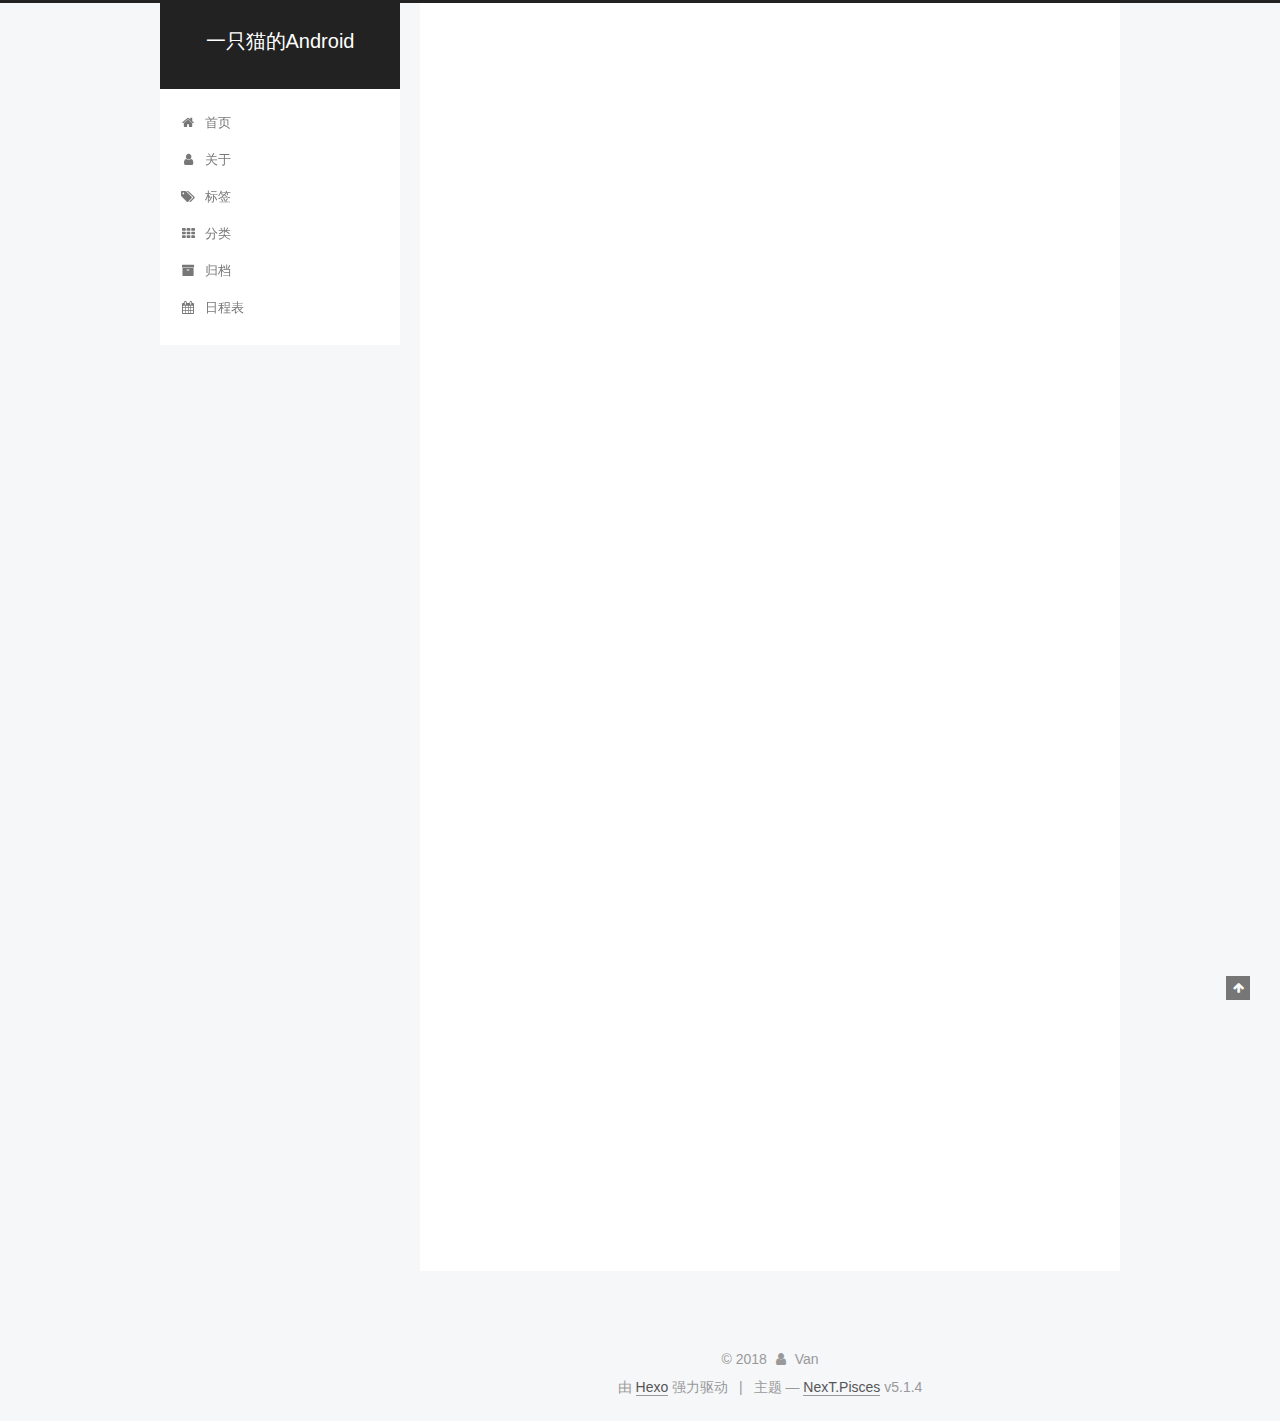
==== index.html @ 0cf8468c "Site updated: 2018-12-10 14:56:10" ====
<!DOCTYPE html>



  


<html class="theme-next pisces use-motion" lang="zh-Hans">
<head><meta name="generator" content="Hexo 3.8.0">
  <meta charset="UTF-8">
<meta http-equiv="X-UA-Compatible" content="IE=edge">
<meta name="viewport" content="width=device-width, initial-scale=1, maximum-scale=1">
<meta name="theme-color" content="#222">









<meta http-equiv="Cache-Control" content="no-transform">
<meta http-equiv="Cache-Control" content="no-siteapp">
















  
  
  <link href="/lib/fancybox/source/jquery.fancybox.css?v=2.1.5" rel="stylesheet" type="text/css">







<link href="/lib/font-awesome/css/font-awesome.min.css?v=4.6.2" rel="stylesheet" type="text/css">

<link href="/css/main.css?v=5.1.4" rel="stylesheet" type="text/css">


  <link rel="apple-touch-icon" sizes="180x180" href="/images/apple-touch-icon-next.png?v=5.1.4">


  <link rel="icon" type="image/png" sizes="32x32" href="/images/favicon-32x32-next.png?v=5.1.4">


  <link rel="icon" type="image/png" sizes="16x16" href="/images/favicon-16x16-next.png?v=5.1.4">


  <link rel="mask-icon" href="/images/logo.svg?v=5.1.4" color="#222">





  <meta name="keywords" content="Hexo, NexT">










<meta property="og:type" content="website">
<meta property="og:title" content="一只猫的Android">
<meta property="og:url" content="http://yoursite.com/index.html">
<meta property="og:site_name" content="一只猫的Android">
<meta property="og:locale" content="zh-Hans">
<meta name="twitter:card" content="summary">
<meta name="twitter:title" content="一只猫的Android">



<script type="text/javascript" id="hexo.configurations">
  var NexT = window.NexT || {};
  var CONFIG = {
    root: '/',
    scheme: 'Pisces',
    version: '5.1.4',
    sidebar: {"position":"left","display":"post","offset":12,"b2t":false,"scrollpercent":false,"onmobile":false},
    fancybox: true,
    tabs: true,
    motion: {"enable":true,"async":false,"transition":{"post_block":"fadeIn","post_header":"slideDownIn","post_body":"slideDownIn","coll_header":"slideLeftIn","sidebar":"slideUpIn"}},
    duoshuo: {
      userId: '0',
      author: '博主'
    },
    algolia: {
      applicationID: '',
      apiKey: '',
      indexName: '',
      hits: {"per_page":10},
      labels: {"input_placeholder":"Search for Posts","hits_empty":"We didn't find any results for the search: ${query}","hits_stats":"${hits} results found in ${time} ms"}
    }
  };
</script>



  <link rel="canonical" href="http://yoursite.com/">





  <title>一只猫的Android</title>
  








</head>

<body itemscope="" itemtype="http://schema.org/WebPage" lang="zh-Hans">

  
  
    
  

  <div class="container sidebar-position-left 
  page-home">
    <div class="headband"></div>

    <header id="header" class="header" itemscope="" itemtype="http://schema.org/WPHeader">
      <div class="header-inner"><div class="site-brand-wrapper">
  <div class="site-meta ">
    

    <div class="custom-logo-site-title">
      <a href="/" class="brand" rel="start">
        <span class="logo-line-before"><i></i></span>
        <span class="site-title">一只猫的Android</span>
        <span class="logo-line-after"><i></i></span>
      </a>
    </div>
      
        <p class="site-subtitle"></p>
      
  </div>

  <div class="site-nav-toggle">
    <button>
      <span class="btn-bar"></span>
      <span class="btn-bar"></span>
      <span class="btn-bar"></span>
    </button>
  </div>
</div>

<nav class="site-nav">
  

  
    <ul id="menu" class="menu">
      
        
        <li class="menu-item menu-item-home">
          <a href="/" rel="section">
            
              <i class="menu-item-icon fa fa-fw fa-home"></i> <br>
            
            首页
          </a>
        </li>
      
        
        <li class="menu-item menu-item-about">
          <a href="/about/" rel="section">
            
              <i class="menu-item-icon fa fa-fw fa-user"></i> <br>
            
            关于
          </a>
        </li>
      
        
        <li class="menu-item menu-item-tags">
          <a href="/tags/" rel="section">
            
              <i class="menu-item-icon fa fa-fw fa-tags"></i> <br>
            
            标签
          </a>
        </li>
      
        
        <li class="menu-item menu-item-categories">
          <a href="/categories/" rel="section">
            
              <i class="menu-item-icon fa fa-fw fa-th"></i> <br>
            
            分类
          </a>
        </li>
      
        
        <li class="menu-item menu-item-archives">
          <a href="/archives/" rel="section">
            
              <i class="menu-item-icon fa fa-fw fa-archive"></i> <br>
            
            归档
          </a>
        </li>
      
        
        <li class="menu-item menu-item-schedule">
          <a href="/schedule/" rel="section">
            
              <i class="menu-item-icon fa fa-fw fa-calendar"></i> <br>
            
            日程表
          </a>
        </li>
      

      
    </ul>
  

  
</nav>



 </div>
    </header>

    <main id="main" class="main">
      <div class="main-inner">
        <div class="content-wrap">
          <div id="content" class="content">
            
  <section id="posts" class="posts-expand">
    
      

  

  
  
  

  <article class="post post-type-normal" itemscope="" itemtype="http://schema.org/Article">
  
  
  
  <div class="post-block">
    <link itemprop="mainEntityOfPage" href="http://yoursite.com/2018/12/10/new-article/">

    <span hidden itemprop="author" itemscope="" itemtype="http://schema.org/Person">
      <meta itemprop="name" content="Van">
      <meta itemprop="description" content="">
      <meta itemprop="image" content="https://wx.qq.com/cgi-bin/mmwebwx-bin/webwxgeticon?seq=677822441&username=@853955b6acfee686a7a9a2cf7f83fdc2566af3991bf4ff443b9e861be89c8271&skey=@crypt_9ab989f4_4f15fc0dab58e9799b077e6336283fe6">
    </span>

    <span hidden itemprop="publisher" itemscope="" itemtype="http://schema.org/Organization">
      <meta itemprop="name" content="一只猫的Android">
    </span>

    
      <header class="post-header">

        
        
          <h1 class="post-title" itemprop="name headline">
                
                <a class="post-title-link" href="/2018/12/10/new-article/" itemprop="url">new article</a></h1>
        

        <div class="post-meta">
          <span class="post-time">
            
              <span class="post-meta-item-icon">
                <i class="fa fa-calendar-o"></i>
              </span>
              
                <span class="post-meta-item-text">发表于</span>
              
              <time title="创建于" itemprop="dateCreated datePublished" datetime="2018-12-10T13:29:00+08:00">
                Dec 10 2018
              </time>
            

            

            
          </span>

          

          
            
          

          
          

          

          

          

        </div>
      </header>
    

    
    
    
    <div class="post-body" itemprop="articleBody">

      
      

      
        
          
            
          
        
      
    </div>
    
    
    

    

    

    

    <footer class="post-footer">
      

      

      

      
      
        <div class="post-eof"></div>
      
    </footer>
  </div>
  
  
  
  </article>


    
      

  

  
  
  

  <article class="post post-type-normal" itemscope="" itemtype="http://schema.org/Article">
  
  
  
  <div class="post-block">
    <link itemprop="mainEntityOfPage" href="http://yoursite.com/2018/12/10/hello-world/">

    <span hidden itemprop="author" itemscope="" itemtype="http://schema.org/Person">
      <meta itemprop="name" content="Van">
      <meta itemprop="description" content="">
      <meta itemprop="image" content="https://wx.qq.com/cgi-bin/mmwebwx-bin/webwxgeticon?seq=677822441&username=@853955b6acfee686a7a9a2cf7f83fdc2566af3991bf4ff443b9e861be89c8271&skey=@crypt_9ab989f4_4f15fc0dab58e9799b077e6336283fe6">
    </span>

    <span hidden itemprop="publisher" itemscope="" itemtype="http://schema.org/Organization">
      <meta itemprop="name" content="一只猫的Android">
    </span>

    
      <header class="post-header">

        
        
          <h1 class="post-title" itemprop="name headline">
                
                <a class="post-title-link" href="/2018/12/10/hello-world/" itemprop="url">Hello World</a></h1>
        

        <div class="post-meta">
          <span class="post-time">
            
              <span class="post-meta-item-icon">
                <i class="fa fa-calendar-o"></i>
              </span>
              
                <span class="post-meta-item-text">发表于</span>
              
              <time title="创建于" itemprop="dateCreated datePublished" datetime="2018-12-10T13:20:46+08:00">
                Dec 10 2018
              </time>
            

            

            
          </span>

          

          
            
          

          
          

          

          

          

        </div>
      </header>
    

    
    
    
    <div class="post-body" itemprop="articleBody">

      
      

      
        
          
            <p>Welcome to <a href="https://hexo.io/" target="_blank" rel="noopener">Hexo</a>! This is your very first post. Check <a href="https://hexo.io/docs/" target="_blank" rel="noopener">documentation</a> for more info. If you get any problems when using Hexo, you can find the answer in <a href="https://hexo.io/docs/troubleshooting.html" target="_blank" rel="noopener">troubleshooting</a> or you can ask me on <a href="https://github.com/hexojs/hexo/issues" target="_blank" rel="noopener">GitHub</a>.</p>
<h2 id="Quick-Start"><a href="#Quick-Start" class="headerlink" title="Quick Start"></a>Quick Start</h2><h3 id="Create-a-new-post"><a href="#Create-a-new-post" class="headerlink" title="Create a new post"></a>Create a new post</h3><figure class="highlight bash"><table><tr><td class="gutter"><pre><span class="line">1</span><br></pre></td><td class="code"><pre><span class="line">$ hexo new <span class="string">"My New Post"</span></span><br></pre></td></tr></table></figure>
<p>More info: <a href="https://hexo.io/docs/writing.html" target="_blank" rel="noopener">Writing</a></p>
<h3 id="Run-server"><a href="#Run-server" class="headerlink" title="Run server"></a>Run server</h3><figure class="highlight bash"><table><tr><td class="gutter"><pre><span class="line">1</span><br></pre></td><td class="code"><pre><span class="line">$ hexo server</span><br></pre></td></tr></table></figure>
<p>More info: <a href="https://hexo.io/docs/server.html" target="_blank" rel="noopener">Server</a></p>
<h3 id="Generate-static-files"><a href="#Generate-static-files" class="headerlink" title="Generate static files"></a>Generate static files</h3><figure class="highlight bash"><table><tr><td class="gutter"><pre><span class="line">1</span><br></pre></td><td class="code"><pre><span class="line">$ hexo generate</span><br></pre></td></tr></table></figure>
<p>More info: <a href="https://hexo.io/docs/generating.html" target="_blank" rel="noopener">Generating</a></p>
<h3 id="Deploy-to-remote-sites"><a href="#Deploy-to-remote-sites" class="headerlink" title="Deploy to remote sites"></a>Deploy to remote sites</h3><figure class="highlight bash"><table><tr><td class="gutter"><pre><span class="line">1</span><br></pre></td><td class="code"><pre><span class="line">$ hexo deploy</span><br></pre></td></tr></table></figure>
<p>More info: <a href="https://hexo.io/docs/deployment.html" target="_blank" rel="noopener">Deployment</a></p>

          
        
      
    </div>
    
    
    

    

    

    

    <footer class="post-footer">
      

      

      

      
      
        <div class="post-eof"></div>
      
    </footer>
  </div>
  
  
  
  </article>


    
  </section>

  


          </div>
          


          

        </div>
        
          
  
  <div class="sidebar-toggle">
    <div class="sidebar-toggle-line-wrap">
      <span class="sidebar-toggle-line sidebar-toggle-line-first"></span>
      <span class="sidebar-toggle-line sidebar-toggle-line-middle"></span>
      <span class="sidebar-toggle-line sidebar-toggle-line-last"></span>
    </div>
  </div>

  <aside id="sidebar" class="sidebar">
    
    <div class="sidebar-inner">

      

      

      <section class="site-overview-wrap sidebar-panel sidebar-panel-active">
        <div class="site-overview">
          <div class="site-author motion-element" itemprop="author" itemscope="" itemtype="http://schema.org/Person">
            
              <img class="site-author-image" itemprop="image" src="https://wx.qq.com/cgi-bin/mmwebwx-bin/webwxgeticon?seq=677822441&username=@853955b6acfee686a7a9a2cf7f83fdc2566af3991bf4ff443b9e861be89c8271&skey=@crypt_9ab989f4_4f15fc0dab58e9799b077e6336283fe6" alt="Van">
            
              <p class="site-author-name" itemprop="name">Van</p>
              <p class="site-description motion-element" itemprop="description"></p>
          </div>

          <nav class="site-state motion-element">

            
              <div class="site-state-item site-state-posts">
              
                <a href="/archives/">
              
                  <span class="site-state-item-count">2</span>
                  <span class="site-state-item-name">日志</span>
                </a>
              </div>
            

            

            

          </nav>

          

          

          
          

          
          

          

        </div>
      </section>

      

      

    </div>
  </aside>


        
      </div>
    </main>

    <footer id="footer" class="footer">
      <div class="footer-inner">
        <div class="copyright">&copy; <span itemprop="copyrightYear">2018</span>
  <span class="with-love">
    <i class="fa fa-user"></i>
  </span>
  <span class="author" itemprop="copyrightHolder">Van</span>

  
</div>


  <div class="powered-by">由 <a class="theme-link" target="_blank" href="https://hexo.io">Hexo</a> 强力驱动</div>



  <span class="post-meta-divider">|</span>



  <div class="theme-info">主题 &mdash; <a class="theme-link" target="_blank" href="https://github.com/iissnan/hexo-theme-next">NexT.Pisces</a> v5.1.4</div>




        







        
      </div>
    </footer>

    
      <div class="back-to-top">
        <i class="fa fa-arrow-up"></i>
        
      </div>
    

    

  </div>

  

<script type="text/javascript">
  if (Object.prototype.toString.call(window.Promise) !== '[object Function]') {
    window.Promise = null;
  }
</script>









  












  
  
    <script type="text/javascript" src="/lib/jquery/index.js?v=2.1.3"></script>
  

  
  
    <script type="text/javascript" src="/lib/fastclick/lib/fastclick.min.js?v=1.0.6"></script>
  

  
  
    <script type="text/javascript" src="/lib/jquery_lazyload/jquery.lazyload.js?v=1.9.7"></script>
  

  
  
    <script type="text/javascript" src="/lib/velocity/velocity.min.js?v=1.2.1"></script>
  

  
  
    <script type="text/javascript" src="/lib/velocity/velocity.ui.min.js?v=1.2.1"></script>
  

  
  
    <script type="text/javascript" src="/lib/fancybox/source/jquery.fancybox.pack.js?v=2.1.5"></script>
  


  


  <script type="text/javascript" src="/js/src/utils.js?v=5.1.4"></script>

  <script type="text/javascript" src="/js/src/motion.js?v=5.1.4"></script>



  
  


  <script type="text/javascript" src="/js/src/affix.js?v=5.1.4"></script>

  <script type="text/javascript" src="/js/src/schemes/pisces.js?v=5.1.4"></script>



  

  


  <script type="text/javascript" src="/js/src/bootstrap.js?v=5.1.4"></script>



  


  




	





  





  












  





  

  

  

  
  

  

  

  

</body>
</html>
---- css/main.css ----
/* normalize.css v3.0.2 | MIT License | git.io/normalize */
html {
  font-family: sans-serif; /* 1 */
  -ms-text-size-adjust: 100%; /* 2 */
  -webkit-text-size-adjust: 100%; /* 2 */
}
body {
  margin: 0;
}
article,
aside,
details,
figcaption,
figure,
footer,
header,
hgroup,
main,
menu,
nav,
section,
summary {
  display: block;
}
audio,
canvas,
progress,
video {
  display: inline-block; /* 1 */
  vertical-align: baseline; /* 2 */
}
audio:not([controls]) {
  display: none;
  height: 0;
}
[hidden],
template {
  display: none;
}
a {
  background-color: transparent;
}
a:active,
a:hover {
  outline: 0;
}
abbr[title] {
  border-bottom: 1px dotted;
}
b,
strong {
  font-weight: bold;
}
dfn {
  font-style: italic;
}
h1 {
  font-size: 2em;
  margin: 0.67em 0;
}
mark {
  background: #ff0;
  color: #000;
}
small {
  font-size: 80%;
}
sub,
sup {
  font-size: 75%;
  line-height: 0;
  position: relative;
  vertical-align: baseline;
}
sup {
  top: -0.5em;
}
sub {
  bottom: -0.25em;
}
img {
  border: 0;
}
svg:not(:root) {
  overflow: hidden;
}
figure {
  margin: 1em 40px;
}
hr {
  -moz-box-sizing: content-box;
  box-sizing: content-box;
  height: 0;
}
pre {
  overflow: auto;
}
code,
kbd,
pre,
samp {
  font-family: monospace, monospace;
  font-size: 1em;
}
button,
input,
optgroup,
select,
textarea {
  color: inherit; /* 1 */
  font: inherit; /* 2 */
  margin: 0; /* 3 */
}
button {
  overflow: visible;
}
button,
select {
  text-transform: none;
}
button,
html input[type="button"],
input[type="reset"],
input[type="submit"] {
  -webkit-appearance: button; /* 2 */
  cursor: pointer; /* 3 */
}
button[disabled],
html input[disabled] {
  cursor: default;
}
button::-moz-focus-inner,
input::-moz-focus-inner {
  border: 0;
  padding: 0;
}
input {
  line-height: normal;
}
input[type="checkbox"],
input[type="radio"] {
  box-sizing: border-box; /* 1 */
  padding: 0; /* 2 */
}
input[type="number"]::-webkit-inner-spin-button,
input[type="number"]::-webkit-outer-spin-button {
  height: auto;
}
input[type="search"] {
  -webkit-appearance: textfield; /* 1 */
  -moz-box-sizing: content-box;
  -webkit-box-sizing: content-box; /* 2 */
  box-sizing: content-box;
}
input[type="search"]::-webkit-search-cancel-button,
input[type="search"]::-webkit-search-decoration {
  -webkit-appearance: none;
}
fieldset {
  border: 1px solid #c0c0c0;
  margin: 0 2px;
  padding: 0.35em 0.625em 0.75em;
}
legend {
  border: 0; /* 1 */
  padding: 0; /* 2 */
}
textarea {
  overflow: auto;
}
optgroup {
  font-weight: bold;
}
table {
  border-collapse: collapse;
  border-spacing: 0;
}
td,
th {
  padding: 0;
}
::selection {
  background: #262a30;
  color: #fff;
}
body {
  position: relative;
  font-family: 'Lato', "PingFang SC", "Microsoft YaHei", sans-serif;
  font-size: 14px;
  line-height: 2;
  color: #555;
  background: #f5f7f9;
}
@media (max-width: 767px) {
  body {
    padding-right: 0 !important;
  }
}
@media (min-width: 768px) and (max-width: 991px) {
  body {
    padding-right: 0 !important;
  }
}
@media (min-width: 1600px) {
  body {
    font-size: 16px;
  }
}
h1,
h2,
h3,
h4,
h5,
h6 {
  margin: 0;
  padding: 0;
  font-weight: bold;
  line-height: 1.5;
  font-family: 'Lato', "PingFang SC", "Microsoft YaHei", sans-serif;
}
h2,
h3,
h4,
h5,
h6 {
  margin: 20px 0 15px;
}
h1 {
  font-size: 22px;
}
@media (max-width: 767px) {
  h1 {
    font-size: 18px;
  }
}
h2 {
  font-size: 20px;
}
@media (max-width: 767px) {
  h2 {
    font-size: 16px;
  }
}
h3 {
  font-size: 18px;
}
@media (max-width: 767px) {
  h3 {
    font-size: 14px;
  }
}
h4 {
  font-size: 16px;
}
@media (max-width: 767px) {
  h4 {
    font-size: 12px;
  }
}
h5 {
  font-size: 14px;
}
@media (max-width: 767px) {
  h5 {
    font-size: 10px;
  }
}
h6 {
  font-size: 12px;
}
@media (max-width: 767px) {
  h6 {
    font-size: 8px;
  }
}
p {
  margin: 0 0 20px 0;
}
a {
  color: #555;
  text-decoration: none;
  outline: none;
  border-bottom: 1px solid #999;
  word-wrap: break-word;
}
a:hover {
  color: #222;
  border-bottom-color: #222;
}
blockquote {
  margin: 0;
  padding: 0;
}
img {
  display: block;
  margin: auto;
  max-width: 100%;
  height: auto;
}
hr {
  margin: 40px 0;
  height: 3px;
  border: none;
  background-color: #ddd;
  background-image: repeating-linear-gradient(-45deg, #fff, #fff 4px, transparent 4px, transparent 8px);
}
blockquote {
  padding: 0 15px;
  color: #666;
  border-left: 4px solid #ddd;
}
blockquote cite::before {
  content: "-";
  padding: 0 5px;
}
dt {
  font-weight: 700;
}
dd {
  margin: 0;
  padding: 0;
}
kbd {
  border: 1px solid #ccc;
  border-radius: 0.2em;
  box-shadow: 0.1em 0.1em 0.2em rgba(0,0,0,0.1);
  background-color: #f9f9f9;
  font-family: inherit;
  background-image: -webkit-linear-gradient(top, #eee, #fff, #eee);
  padding: 0.1em 0.3em;
  white-space: nowrap;
}
.text-left {
  text-align: left;
}
.text-center {
  text-align: center;
}
.text-right {
  text-align: right;
}
.text-justify {
  text-align: justify;
}
.text-nowrap {
  white-space: nowrap;
}
.text-lowercase {
  text-transform: lowercase;
}
.text-uppercase {
  text-transform: uppercase;
}
.text-capitalize {
  text-transform: capitalize;
}
.center-block {
  display: block;
  margin-left: auto;
  margin-right: auto;
}
.clearfix:before,
.clearfix:after {
  content: " ";
  display: table;
}
.clearfix:after {
  clear: both;
}
.pullquote {
  width: 45%;
}
.pullquote.left {
  float: left;
  margin-left: 5px;
  margin-right: 10px;
}
.pullquote.right {
  float: right;
  margin-left: 10px;
  margin-right: 5px;
}
.affix.affix.affix {
  position: fixed;
}
.translation {
  margin-top: -20px;
  font-size: 14px;
  color: #999;
}
.scrollbar-measure {
  width: 100px;
  height: 100px;
  overflow: scroll;
  position: absolute;
  top: -9999px;
}
.use-motion .motion-element {
  opacity: 0;
}
table {
  margin: 20px 0;
  width: 100%;
  border-collapse: collapse;
  border-spacing: 0;
  border: 1px solid #ddd;
  font-size: 14px;
  table-layout: fixed;
  word-wrap: break-all;
}
table>tbody>tr:nth-of-type(odd) {
  background-color: #f9f9f9;
}
table>tbody>tr:hover {
  background-color: #f5f5f5;
}
caption,
th,
td {
  padding: 8px;
  text-align: left;
  vertical-align: middle;
  font-weight: normal;
}
th,
td {
  border-bottom: 3px solid #ddd;
  border-right: 1px solid #eee;
}
th {
  padding-bottom: 10px;
  font-weight: 700;
}
td {
  border-bottom-width: 1px;
}
html,
body {
  height: 100%;
}
.container {
  position: relative;
  min-height: 100%;
}
.header-inner {
  margin: 0 auto;
  padding: 100px 0 70px;
  width: 700px;
}
@media (min-width: 1600px) {
  .container .header-inner {
    width: 900px;
  }
}
.main {
  padding-bottom: 150px;
}
.main-inner {
  margin: 0 auto;
  width: 700px;
}
@media (min-width: 1600px) {
  .container .main-inner {
    width: 900px;
  }
}
.footer {
  position: absolute;
  left: 0;
  bottom: 0;
  width: 100%;
  min-height: 50px;
}
.footer-inner {
  box-sizing: border-box;
  margin: 20px auto;
  width: 700px;
}
@media (min-width: 1600px) {
  .container .footer-inner {
    width: 900px;
  }
}
pre,
.highlight {
  overflow: auto;
  margin: 20px 0;
  padding: 0;
  font-size: 13px;
  color: #4d4d4c;
  background: #f7f7f7;
  line-height: 1.6;
}
pre,
code {
  font-family: consolas, Menlo, "PingFang SC", "Microsoft YaHei", monospace;
}
code {
  padding: 2px 4px;
  word-wrap: break-word;
  color: #555;
  background: #eee;
  border-radius: 3px;
  font-size: 13px;
}
pre {
  padding: 10px;
}
pre code {
  padding: 0;
  color: #4d4d4c;
  background: none;
  text-shadow: none;
}
.highlight {
  border-radius: 1px;
}
.highlight pre {
  border: none;
  margin: 0;
  padding: 10px 0;
}
.highlight table {
  margin: 0;
  width: auto;
  border: none;
}
.highlight td {
  border: none;
  padding: 0;
}
.highlight figcaption {
  font-size: 1em;
  color: #4d4d4c;
  line-height: 1em;
  margin-bottom: 1em;
}
.highlight figcaption:before,
.highlight figcaption:after {
  content: " ";
  display: table;
}
.highlight figcaption:after {
  clear: both;
}
.highlight figcaption a {
  float: right;
  color: #4d4d4c;
}
.highlight figcaption a:hover {
  border-bottom-color: #4d4d4c;
}
.highlight .gutter pre {
  padding-left: 10px;
  padding-right: 10px;
  color: #869194;
  text-align: right;
  background-color: #eff2f3;
}
.highlight .code pre {
  width: 100%;
  padding-left: 10px;
  padding-right: 10px;
  background-color: #f7f7f7;
}
.highlight .line {
  height: 20px;
}
.gutter {
  -webkit-user-select: none;
  -moz-user-select: none;
  -ms-user-select: none;
  user-select: none;
}
.gist table {
  width: auto;
}
.gist table td {
  border: none;
}
pre .deletion {
  background: #fdd;
}
pre .addition {
  background: #dfd;
}
pre .meta {
  color: #8959a8;
}
pre .comment {
  color: #8e908c;
}
pre .variable,
pre .attribute,
pre .tag,
pre .regexp,
pre .ruby .constant,
pre .xml .tag .title,
pre .xml .pi,
pre .xml .doctype,
pre .html .doctype,
pre .css .id,
pre .css .class,
pre .css .pseudo {
  color: #c82829;
}
pre .number,
pre .preprocessor,
pre .built_in,
pre .literal,
pre .params,
pre .constant,
pre .command {
  color: #f5871f;
}
pre .ruby .class .title,
pre .css .rules .attribute,
pre .string,
pre .value,
pre .inheritance,
pre .header,
pre .ruby .symbol,
pre .xml .cdata,
pre .special,
pre .number,
pre .formula {
  color: #718c00;
}
pre .title,
pre .css .hexcolor {
  color: #3e999f;
}
pre .function,
pre .python .decorator,
pre .python .title,
pre .ruby .function .title,
pre .ruby .title .keyword,
pre .perl .sub,
pre .javascript .title,
pre .coffeescript .title {
  color: #4271ae;
}
pre .keyword,
pre .javascript .function {
  color: #8959a8;
}
.full-image.full-image.full-image.full-image {
  border: none;
  max-width: 100%;
  width: auto;
  margin: 20px auto 25px;
}
@media (min-width: 992px) {
  .full-image.full-image.full-image.full-image {
    max-width: none;
    width: 118%;
    margin: 0 -9%;
  }
}
.blockquote-center,
.page-home .post-type-quote blockquote,
.page-post-detail .post-type-quote blockquote {
  position: relative;
  margin: 40px 0;
  padding: 0;
  border-left: none;
  text-align: center;
}
.blockquote-center::before,
.page-home .post-type-quote blockquote::before,
.page-post-detail .post-type-quote blockquote::before,
.blockquote-center::after,
.page-home .post-type-quote blockquote::after,
.page-post-detail .post-type-quote blockquote::after {
  position: absolute;
  content: ' ';
  display: block;
  width: 100%;
  height: 24px;
  opacity: 0.2;
  background-repeat: no-repeat;
  background-position: 0 -6px;
  background-size: 22px 22px;
}
.blockquote-center::before,
.page-home .post-type-quote blockquote::before,
.page-post-detail .post-type-quote blockquote::before {
  top: -20px;
  background-image: url("../images/quote-l.svg");
  border-top: 1px solid #ccc;
}
.blockquote-center::after,
.page-home .post-type-quote blockquote::after,
.page-post-detail .post-type-quote blockquote::after {
  bottom: -20px;
  background-image: url("../images/quote-r.svg");
  border-bottom: 1px solid #ccc;
  background-position: 100% 8px;
}
.blockquote-center p,
.page-home .post-type-quote blockquote p,
.page-post-detail .post-type-quote blockquote p,
.blockquote-center div,
.page-home .post-type-quote blockquote div,
.page-post-detail .post-type-quote blockquote div {
  text-align: center;
}
.post .post-body .group-picture img {
  box-sizing: border-box;
  padding: 0 3px;
  border: none;
}
.post .group-picture-row {
  overflow: hidden;
  margin-top: 6px;
}
.post .group-picture-row:first-child {
  margin-top: 0;
}
.post .group-picture-column {
  float: left;
}
.page-post-detail .post-body .group-picture-column {
  float: none;
  margin-top: 10px;
  width: auto !important;
}
.page-post-detail .post-body .group-picture-column img {
  margin: 0 auto;
}
.page-archive .group-picture-container {
  overflow: hidden;
}
.page-archive .group-picture-row {
  float: left;
}
.page-archive .group-picture-row:first-child {
  margin-top: 6px;
}
.page-archive .group-picture-column {
  max-width: 150px;
  max-height: 150px;
}
.post-body .note {
  position: relative;
  padding: 15px;
  margin-bottom: 20px;
  border: 1px solid #eee;
  border-left-width: 5px;
  border-radius: 3px;
}
.post-body .note h2,
.post-body .note h3,
.post-body .note h4,
.post-body .note h5,
.post-body .note h6 {
  margin-top: 0;
  margin-bottom: 0;
  border-bottom: initial;
  padding-top: 0 !important;
}
.post-body .note p:first-child,
.post-body .note ul:first-child,
.post-body .note ol:first-child,
.post-body .note table:first-child,
.post-body .note pre:first-child,
.post-body .note blockquote:first-child {
  margin-top: 0;
}
.post-body .note p:last-child,
.post-body .note ul:last-child,
.post-body .note ol:last-child,
.post-body .note table:last-child,
.post-body .note pre:last-child,
.post-body .note blockquote:last-child {
  margin-bottom: 0;
}
.post-body .note.default {
  border-left-color: #777;
}
.post-body .note.default h2,
.post-body .note.default h3,
.post-body .note.default h4,
.post-body .note.default h5,
.post-body .note.default h6 {
  color: #777;
}
.post-body .note.primary {
  border-left-color: #6f42c1;
}
.post-body .note.primary h2,
.post-body .note.primary h3,
.post-body .note.primary h4,
.post-body .note.primary h5,
.post-body .note.primary h6 {
  color: #6f42c1;
}
.post-body .note.info {
  border-left-color: #428bca;
}
.post-body .note.info h2,
.post-body .note.info h3,
.post-body .note.info h4,
.post-body .note.info h5,
.post-body .note.info h6 {
  color: #428bca;
}
.post-body .note.success {
  border-left-color: #5cb85c;
}
.post-body .note.success h2,
.post-body .note.success h3,
.post-body .note.success h4,
.post-body .note.success h5,
.post-body .note.success h6 {
  color: #5cb85c;
}
.post-body .note.warning {
  border-left-color: #f0ad4e;
}
.post-body .note.warning h2,
.post-body .note.warning h3,
.post-body .note.warning h4,
.post-body .note.warning h5,
.post-body .note.warning h6 {
  color: #f0ad4e;
}
.post-body .note.danger {
  border-left-color: #d9534f;
}
.post-body .note.danger h2,
.post-body .note.danger h3,
.post-body .note.danger h4,
.post-body .note.danger h5,
.post-body .note.danger h6 {
  color: #d9534f;
}
.post-body .label {
  display: inline;
  padding: 0 2px;
  white-space: nowrap;
}
.post-body .label.default {
  background-color: #f0f0f0;
}
.post-body .label.primary {
  background-color: #efe6f7;
}
.post-body .label.info {
  background-color: #e5f2f8;
}
.post-body .label.success {
  background-color: #e7f4e9;
}
.post-body .label.warning {
  background-color: #fcf6e1;
}
.post-body .label.danger {
  background-color: #fae8eb;
}
.post-body .tabs {
  position: relative;
  display: block;
  margin-bottom: 20px;
  padding-top: 10px;
}
.post-body .tabs ul.nav-tabs {
  margin: 0;
  padding: 0;
  display: flex;
  margin-bottom: -1px;
}
@media (max-width: 413px) {
  .post-body .tabs ul.nav-tabs {
    display: block;
    margin-bottom: 5px;
  }
}
.post-body .tabs ul.nav-tabs li.tab {
  list-style-type: none !important;
  margin: 0 0.25em 0 0;
  border-top: 3px solid transparent;
  border-left: 1px solid transparent;
  border-right: 1px solid transparent;
}
@media (max-width: 413px) {
  .post-body .tabs ul.nav-tabs li.tab {
    margin: initial;
    border-top: 1px solid transparent;
    border-left: 3px solid transparent;
    border-right: 1px solid transparent;
    border-bottom: 1px solid transparent;
  }
}
.post-body .tabs ul.nav-tabs li.tab a {
  outline: 0;
  border-bottom: initial;
  display: block;
  line-height: 1.8em;
  padding: 0.25em 0.75em;
  transition-duration: 0.2s;
  transition-timing-function: ease-out;
  transition-delay: 0s;
}
.post-body .tabs ul.nav-tabs li.tab a i {
  width: 1.285714285714286em;
}
.post-body .tabs ul.nav-tabs li.tab.active {
  border-top: 3px solid #fc6423;
  border-left: 1px solid #ddd;
  border-right: 1px solid #ddd;
  background-color: #fff;
}
@media (max-width: 413px) {
  .post-body .tabs ul.nav-tabs li.tab.active {
    border-top: 1px solid #ddd;
    border-left: 3px solid #fc6423;
    border-right: 1px solid #ddd;
    border-bottom: 1px solid #ddd;
  }
}
.post-body .tabs ul.nav-tabs li.tab.active a {
  cursor: default;
  color: #555;
}
.post-body .tabs .tab-content {
  background-color: #fff;
}
.post-body .tabs .tab-content .tab-pane {
  border: 1px solid #ddd;
  padding: 20px 20px 0 20px;
}
.post-body .tabs .tab-content .tab-pane:not(.active) {
  display: none !important;
}
.post-body .tabs .tab-content .tab-pane.active {
  display: block !important;
}
.btn {
  display: inline-block;
  padding: 0 20px;
  font-size: 14px;
  color: #555;
  background: #fff;
  border: 2px solid #555;
  text-decoration: none;
  border-radius: 2px;
  transition-property: background-color;
  transition-duration: 0.2s;
  transition-timing-function: ease-in-out;
  transition-delay: 0s;
  line-height: 2;
}
.btn:hover {
  border-color: #222;
  color: #fff;
  background: #222;
}
.btn +.btn {
  margin: 0 0 8px 8px;
}
.btn .fa-fw {
  width: 1.285714285714286em;
  text-align: left;
}
.btn-bar {
  display: block;
  width: 22px;
  height: 2px;
  background: #555;
  border-radius: 1px;
}
.btn-bar+.btn-bar {
  margin-top: 4px;
}
.pagination {
  margin: 120px 0 40px;
  text-align: center;
  border-top: 1px solid #eee;
}
.page-number-basic,
.pagination .prev,
.pagination .next,
.pagination .page-number,
.pagination .space {
  display: inline-block;
  position: relative;
  top: -1px;
  margin: 0 10px;
  padding: 0 11px;
}
@media (max-width: 767px) {
  .page-number-basic,
  .pagination .prev,
  .pagination .next,
  .pagination .page-number,
  .pagination .space {
    margin: 0 5px;
  }
}
.pagination .prev,
.pagination .next,
.pagination .page-number {
  border-bottom: 0;
  border-top: 1px solid #eee;
  transition-property: border-color;
  transition-duration: 0.2s;
  transition-timing-function: ease-in-out;
  transition-delay: 0s;
}
.pagination .prev:hover,
.pagination .next:hover,
.pagination .page-number:hover {
  border-top-color: #222;
}
.pagination .space {
  padding: 0;
  margin: 0;
}
.pagination .prev {
  margin-left: 0;
}
.pagination .next {
  margin-right: 0;
}
.pagination .page-number.current {
  color: #fff;
  background: #ccc;
  border-top-color: #ccc;
}
@media (max-width: 767px) {
  .pagination {
    border-top: none;
  }
  .pagination .prev,
  .pagination .next,
  .pagination .page-number {
    margin-bottom: 10px;
    border-top: 0;
    border-bottom: 1px solid #eee;
    padding: 0 10px;
  }
  .pagination .prev:hover,
  .pagination .next:hover,
  .pagination .page-number:hover {
    border-bottom-color: #222;
  }
}
.comments {
  margin: 60px 20px 0;
}
.tag-cloud {
  text-align: center;
}
.tag-cloud a {
  display: inline-block;
  margin: 10px;
}
.back-to-top {
  box-sizing: border-box;
  position: fixed;
  bottom: -100px;
  right: 30px;
  z-index: 1050;
  padding: 0 6px;
  width: 24px;
  background: #222;
  font-size: 12px;
  opacity: 0.6;
  color: #fff;
  cursor: pointer;
  text-align: center;
  -webkit-transform: translateZ(0);
  transition-property: bottom;
  transition-duration: 0.2s;
  transition-timing-function: ease-in-out;
  transition-delay: 0s;
}
@media (min-width: 768px) and (max-width: 991px) {
  .back-to-top {
    display: none !important;
  }
}
@media (max-width: 767px) {
  .back-to-top {
    display: none !important;
  }
}
.back-to-top.back-to-top-on {
  bottom: 30px;
}
.header {
  background: transparent;
}
.header-inner {
  position: relative;
}
.headband {
  height: 3px;
  background: #222;
}
.site-meta {
  margin: 0;
  text-align: center;
}
@media (max-width: 767px) {
  .site-meta {
    text-align: center;
  }
}
.brand {
  position: relative;
  display: inline-block;
  padding: 0 40px;
  color: #fff;
  background: #222;
  border-bottom: none;
}
.brand:hover {
  color: #fff;
}
.logo {
  display: inline-block;
  margin-right: 5px;
  line-height: 36px;
  vertical-align: top;
}
.site-title {
  display: inline-block;
  vertical-align: top;
  line-height: 36px;
  font-size: 20px;
  font-weight: normal;
  font-family: 'Lato', "PingFang SC", "Microsoft YaHei", sans-serif;
}
.site-subtitle {
  margin-top: 10px;
  font-size: 13px;
  color: #ddd;
}
.use-motion .brand {
  opacity: 0;
}
.use-motion .logo,
.use-motion .site-title,
.use-motion .site-subtitle {
  opacity: 0;
  position: relative;
  top: -10px;
}
.site-nav-toggle {
  display: none;
  position: absolute;
  top: 10px;
  left: 10px;
}
@media (max-width: 767px) {
  .site-nav-toggle {
    display: block;
  }
}
.site-nav-toggle button {
  margin-top: 2px;
  padding: 9px 10px;
  background: transparent;
  border: none;
}
@media (max-width: 767px) {
  .site-nav {
    display: none;
    margin: 0 -10px;
    padding: 0 10px;
    clear: both;
    border-top: 1px solid #ddd;
  }
}
@media (min-width: 768px) and (max-width: 991px) {
  .site-nav {
    display: block !important;
  }
}
@media (min-width: 992px) {
  .site-nav {
    display: block !important;
  }
}
.menu {
  margin-top: 20px;
  padding-left: 0;
  text-align: center;
}
.menu .menu-item {
  display: inline-block;
  margin: 0 10px;
  list-style: none;
}
@media screen and (max-width: 767px) {
  .menu .menu-item {
    margin-top: 10px;
  }
}
.menu .menu-item a {
  display: block;
  font-size: 13px;
  line-height: inherit;
  border-bottom: 1px solid transparent;
  transition-property: border-color;
  transition-duration: 0.2s;
  transition-timing-function: ease-in-out;
  transition-delay: 0s;
}
.menu .menu-item a:hover,
.menu-item-active a {
  border-bottom-color: #222;
}
.menu .menu-item .fa {
  margin-right: 5px;
}
.use-motion .menu-item {
  opacity: 0;
}
.post-body {
  font-family: 'Lato', "PingFang SC", "Microsoft YaHei", sans-serif;
}
@media (max-width: 767px) {
  .post-body {
    word-break: break-word;
  }
}
.post-body .fancybox img {
  display: block !important;
  margin: 0 auto;
  cursor: pointer;
  cursor: zoom-in;
  cursor: -webkit-zoom-in;
}
.post-body .image-caption,
.post-body .figure .caption {
  margin: -20px auto 15px;
  text-align: center;
  font-size: 14px;
  color: #999;
  font-weight: bold;
  line-height: 1;
}
.post-sticky-flag {
  display: inline-block;
  font-size: 16px;
  -ms-transform: rotate(30deg);
  -webkit-transform: rotate(30deg);
  -moz-transform: rotate(30deg);
  -ms-transform: rotate(30deg);
  -o-transform: rotate(30deg);
  transform: rotate(30deg);
}
.use-motion .post-block,
.use-motion .pagination,
.use-motion .comments {
  opacity: 0;
}
.use-motion .post-header {
  opacity: 0;
}
.use-motion .post-body {
  opacity: 0;
}
.use-motion .collection-title {
  opacity: 0;
}
.posts-expand {
  padding-top: 40px;
}
@media (max-width: 767px) {
  .posts-expand {
    margin: 0 20px;
  }
  .post-body pre .gutter pre {
    padding-right: 10px;
  }
  .post-body .highlight {
    margin-left: 0px;
    margin-right: 0px;
    padding: 0;
  }
  .post-body .highlight .gutter pre {
    padding-right: 10px;
  }
}
@media (min-width: 992px) {
  .posts-expand .post-body {
    text-align: justify;
  }
}
.posts-expand .post-body h2,
.posts-expand .post-body h3,
.posts-expand .post-body h4,
.posts-expand .post-body h5,
.posts-expand .post-body h6 {
  padding-top: 10px;
}
.posts-expand .post-body h2 .header-anchor,
.posts-expand .post-body h3 .header-anchor,
.posts-expand .post-body h4 .header-anchor,
.posts-expand .post-body h5 .header-anchor,
.posts-expand .post-body h6 .header-anchor {
  float: right;
  margin-left: 10px;
  color: #ccc;
  border-bottom-style: none;
  visibility: hidden;
}
.posts-expand .post-body h2 .header-anchor:hover,
.posts-expand .post-body h3 .header-anchor:hover,
.posts-expand .post-body h4 .header-anchor:hover,
.posts-expand .post-body h5 .header-anchor:hover,
.posts-expand .post-body h6 .header-anchor:hover {
  color: inherit;
}
.posts-expand .post-body h2:hover .header-anchor,
.posts-expand .post-body h3:hover .header-anchor,
.posts-expand .post-body h4:hover .header-anchor,
.posts-expand .post-body h5:hover .header-anchor,
.posts-expand .post-body h6:hover .header-anchor {
  visibility: visible;
}
.posts-expand .post-body ul li {
  list-style: circle;
}
.posts-expand .post-body img {
  box-sizing: border-box;
  margin: auto;
  padding: 3px;
  border: 1px solid #ddd;
}
.posts-expand .post-body .fancybox img {
  margin: 0 auto 25px;
}
@media (max-width: 767px) {
  .posts-collapse {
    margin: 0 20px;
  }
  .posts-collapse .post-title,
  .posts-collapse .post-meta {
    display: block;
    width: auto;
    text-align: left;
  }
}
.posts-collapse {
  position: relative;
  z-index: 1010;
  margin-left: 55px;
}
.posts-collapse::after {
  content: " ";
  position: absolute;
  top: 20px;
  left: 0;
  margin-left: -2px;
  width: 4px;
  height: 100%;
  background: #f5f5f5;
  z-index: -1;
}
@media (max-width: 767px) {
  .posts-collapse {
    margin: 0 20px;
  }
}
.posts-collapse .collection-title {
  position: relative;
  margin: 60px 0;
}
.posts-collapse .collection-title h1,
.posts-collapse .collection-title h2 {
  margin-left: 20px;
}
.posts-collapse .collection-title small {
  color: #bbb;
  margin-left: 5px;
}
.posts-collapse .collection-title::before {
  content: " ";
  position: absolute;
  left: 0;
  top: 50%;
  margin-left: -4px;
  margin-top: -4px;
  width: 8px;
  height: 8px;
  background: #bbb;
  border-radius: 50%;
}
.posts-collapse .post {
  margin: 30px 0;
}
.posts-collapse .post-header {
  position: relative;
  transition-duration: 0.2s;
  transition-timing-function: ease-in-out;
  transition-delay: 0s;
  transition-property: border;
  border-bottom: 1px dashed #ccc;
}
.posts-collapse .post-header::before {
  content: " ";
  position: absolute;
  left: 0;
  top: 12px;
  width: 6px;
  height: 6px;
  margin-left: -4px;
  background: #bbb;
  border-radius: 50%;
  border: 1px solid #fff;
  transition-duration: 0.2s;
  transition-timing-function: ease-in-out;
  transition-delay: 0s;
  transition-property: background;
}
.posts-collapse .post-header:hover {
  border-bottom-color: #666;
}
.posts-collapse .post-header:hover::before {
  background: #222;
}
.posts-collapse .post-meta {
  position: absolute;
  font-size: 12px;
  left: 20px;
  top: 5px;
}
.posts-collapse .post-comments-count {
  display: none;
}
.posts-collapse .post-title {
  margin-left: 60px;
  font-size: 16px;
  font-weight: normal;
  line-height: inherit;
}
.posts-collapse .post-title::after {
  margin-left: 3px;
  opacity: 0.6;
}
.posts-collapse .post-title a {
  color: #666;
  border-bottom: none;
}
.page-home .post-type-quote .post-header,
.page-post-detail .post-type-quote .post-header,
.page-home .post-type-quote .post-tags,
.page-post-detail .post-type-quote .post-tags {
  display: none;
}
.posts-expand .post-title {
  text-align: center;
  word-break: break-word;
  font-weight: 400;
}
.posts-expand .post-title-link {
  display: inline-block;
  position: relative;
  color: #555;
  border-bottom: none;
  line-height: 1.2;
  vertical-align: top;
}
.posts-expand .post-title-link::before {
  content: "";
  position: absolute;
  width: 100%;
  height: 2px;
  bottom: 0;
  left: 0;
  background-color: #000;
  visibility: hidden;
  -webkit-transform: scaleX(0);
  -moz-transform: scaleX(0);
  -ms-transform: scaleX(0);
  -o-transform: scaleX(0);
  transform: scaleX(0);
  transition-duration: 0.2s;
  transition-timing-function: ease-in-out;
  transition-delay: 0s;
}
.posts-expand .post-title-link:hover::before {
  visibility: visible;
  -webkit-transform: scaleX(1);
  -moz-transform: scaleX(1);
  -ms-transform: scaleX(1);
  -o-transform: scaleX(1);
  transform: scaleX(1);
}
.posts-expand .post-title-link .fa {
  font-size: 16px;
}
.posts-expand .post-meta {
  margin: 3px 0 60px 0;
  color: #999;
  font-family: 'Lato', "PingFang SC", "Microsoft YaHei", sans-serif;
  font-size: 12px;
  text-align: center;
}
.posts-expand .post-meta .post-category-list {
  display: inline-block;
  margin: 0;
  padding: 3px;
}
.posts-expand .post-meta .post-category-list-link {
  color: #999;
}
.posts-expand .post-meta .post-description {
  font-size: 14px;
  margin-top: 2px;
}
.post-meta-divider {
  margin: 0 0.5em;
}
.post-meta-item-icon {
  margin-right: 3px;
}
@media (min-width: 768px) and (max-width: 991px) {
  .post-meta-item-icon {
    display: inline-block;
  }
}
@media (max-width: 767px) {
  .post-meta-item-icon {
    display: inline-block;
  }
}
@media (min-width: 768px) and (max-width: 991px) {
  .post-meta-item-text {
    display: none;
  }
}
@media (max-width: 767px) {
  .post-meta-item-text {
    display: none;
  }
}
@media (max-width: 767px) {
  .posts-expand .post-comments-count {
    display: none;
  }
}
.post-button {
  margin-top: 40px;
}
.posts-expand .post-tags {
  margin-top: 40px;
  text-align: center;
}
.posts-expand .post-tags a {
  display: inline-block;
  margin-right: 10px;
  font-size: 13px;
}
.post-nav {
  display: table;
  margin-top: 15px;
  width: 100%;
  border-top: 1px solid #eee;
}
.post-nav-divider {
  display: table-cell;
  width: 10%;
}
.post-nav-item {
  display: table-cell;
  padding: 10px 0 0 0;
  width: 45%;
  vertical-align: top;
}
.post-nav-item a {
  position: relative;
  display: block;
  line-height: 25px;
  font-size: 14px;
  color: #555;
  border-bottom: none;
}
.post-nav-item a:hover {
  color: #222;
  border-bottom: none;
}
.post-nav-item a:active {
  top: 2px;
}
.post-nav-item .fa {
  position: absolute;
  top: 8px;
  left: 0;
  font-size: 12px;
}
.post-nav-next a {
  padding-left: 15px;
}
.post-nav-prev {
  text-align: right;
}
.post-nav-prev a {
  padding-right: 15px;
}
.post-nav-prev .fa {
  right: 0;
  left: auto;
}
.posts-expand .post-eof {
  display: block;
  margin: 80px auto 60px;
  width: 8%;
  height: 1px;
  background: #ccc;
  text-align: center;
}
.post:last-child .post-eof.post-eof.post-eof {
  display: none;
}
.post-gallery {
  display: table;
  table-layout: fixed;
  width: 100%;
  border-collapse: separate;
}
.post-gallery-row {
  display: table-row;
}
.post-gallery .post-gallery-img {
  display: table-cell;
  text-align: center;
  vertical-align: middle;
  border: none;
}
.post-gallery .post-gallery-img img {
  max-width: 100%;
  max-height: 100%;
  border: none;
}
.fancybox-close,
.fancybox-close:hover {
  border: none;
}
.rtl.post-body p,
.rtl.post-body a,
.rtl.post-body h1,
.rtl.post-body h2,
.rtl.post-body h3,
.rtl.post-body h4,
.rtl.post-body h5,
.rtl.post-body h6,
.rtl.post-body li,
.rtl.post-body ul,
.rtl.post-body ol {
  direction: rtl;
  font-family: UKIJ Ekran;
}
.rtl.post-title {
  font-family: UKIJ Ekran;
}
.sidebar {
  position: fixed;
  right: 0;
  top: 0;
  bottom: 0;
  width: 0;
  z-index: 1040;
  box-shadow: inset 0 2px 6px #000;
  background: #222;
  -webkit-transform: translateZ(0);
}
.sidebar a {
  color: #999;
  border-bottom-color: #555;
}
.sidebar a:hover {
  color: #eee;
}
@media (min-width: 768px) and (max-width: 991px) {
  .sidebar {
    display: none !important;
  }
}
@media (max-width: 767px) {
  .sidebar {
    display: none !important;
  }
}
.sidebar-inner {
  position: relative;
  padding: 20px 10px;
  color: #999;
  text-align: center;
}
.site-overview-wrap {
  overflow: hidden;
}
.site-overview {
  overflow-y: auto;
  overflow-x: hidden;
}
.sidebar-toggle {
  position: fixed;
  right: 30px;
  bottom: 45px;
  width: 14px;
  height: 14px;
  padding: 5px;
  background: #222;
  line-height: 0;
  z-index: 1050;
  cursor: pointer;
  -webkit-transform: translateZ(0);
}
@media (min-width: 768px) and (max-width: 991px) {
  .sidebar-toggle {
    display: none !important;
  }
}
@media (max-width: 767px) {
  .sidebar-toggle {
    display: none !important;
  }
}
.sidebar-toggle-line {
  position: relative;
  display: inline-block;
  vertical-align: top;
  height: 2px;
  width: 100%;
  background: #fff;
  margin-top: 3px;
}
.sidebar-toggle-line:first-child {
  margin-top: 0;
}
.site-author-image {
  display: block;
  margin: 0 auto;
  padding: 2px;
  max-width: 120px;
  height: auto;
  border: 1px solid #eee;
}
.site-author-name {
  margin: 0;
  text-align: center;
  color: #222;
  font-weight: 600;
}
.site-description {
  margin-top: 0;
  text-align: center;
  font-size: 13px;
  color: #999;
}
.site-state {
  overflow: hidden;
  line-height: 1.4;
  white-space: nowrap;
  text-align: center;
}
.site-state-item {
  display: inline-block;
  padding: 0 15px;
  border-left: 1px solid #eee;
}
.site-state-item:first-child {
  border-left: none;
}
.site-state-item a {
  border-bottom: none;
}
.site-state-item-count {
  display: block;
  text-align: center;
  color: inherit;
  font-weight: 600;
  font-size: 16px;
}
.site-state-item-name {
  font-size: 13px;
  color: #999;
}
.feed-link {
  margin-top: 20px;
}
.feed-link a {
  display: inline-block;
  padding: 0 15px;
  color: #fc6423;
  border: 1px solid #fc6423;
  border-radius: 4px;
}
.feed-link a i {
  color: #fc6423;
  font-size: 14px;
}
.feed-link a:hover {
  color: #fff;
  background: #fc6423;
}
.feed-link a:hover i {
  color: #fff;
}
.links-of-author {
  margin-top: 20px;
}
.links-of-author a {
  display: inline-block;
  vertical-align: middle;
  margin-right: 10px;
  margin-bottom: 10px;
  border-bottom-color: #555;
  font-size: 13px;
}
.links-of-author a:before {
  display: inline-block;
  vertical-align: middle;
  margin-right: 3px;
  content: " ";
  width: 4px;
  height: 4px;
  border-radius: 50%;
  background: #2057af;
}
.links-of-blogroll {
  font-size: 13px;
}
.links-of-blogroll-title {
  margin-top: 20px;
  font-size: 14px;
  font-weight: 600;
}
.links-of-blogroll-list {
  margin: 0;
  padding: 0;
  list-style: none;
}
.links-of-blogroll-item {
  padding: 2px 10px;
}
.links-of-blogroll-item a {
  max-width: 280px;
  box-sizing: border-box;
  display: inline-block;
  overflow: hidden;
  white-space: nowrap;
  text-overflow: ellipsis;
}
.sidebar-nav {
  margin: 0 0 20px;
  padding-left: 0;
}
.sidebar-nav li {
  display: inline-block;
  cursor: pointer;
  border-bottom: 1px solid transparent;
  font-size: 14px;
  color: #555;
}
.sidebar-nav li:hover {
  color: #fc6423;
}
.page-post-detail .sidebar-nav-toc {
  padding: 0 5px;
}
.page-post-detail .sidebar-nav-overview {
  margin-left: 10px;
}
.sidebar-nav .sidebar-nav-active {
  color: #fc6423;
  border-bottom-color: #fc6423;
}
.sidebar-nav .sidebar-nav-active:hover {
  color: #fc6423;
}
.sidebar-panel {
  display: none;
}
.sidebar-panel-active {
  display: block;
}
.post-toc-empty {
  font-size: 14px;
  color: #666;
}
.post-toc-wrap {
  overflow: hidden;
}
.post-toc {
  overflow: auto;
}
.post-toc ol {
  margin: 0;
  padding: 0 2px 5px 10px;
  text-align: left;
  list-style: none;
  font-size: 14px;
}
.post-toc ol > ol {
  padding-left: 0;
}
.post-toc ol a {
  transition-duration: 0.2s;
  transition-timing-function: ease-in-out;
  transition-delay: 0s;
  transition-property: all;
  color: #666;
  border-bottom-color: #ccc;
}
.post-toc ol a:hover {
  color: #000;
  border-bottom-color: #000;
}
.post-toc .nav-item {
  overflow: hidden;
  text-overflow: ellipsis;
  text-align: justify;
  white-space: nowrap;
  line-height: 1.8;
}
.post-toc .nav .nav-child {
  display: none;
}
.post-toc .nav .active > .nav-child {
  display: block;
}
.post-toc .nav .active-current > .nav-child {
  display: block;
}
.post-toc .nav .active-current > .nav-child > .nav-item {
  display: block;
}
.post-toc .nav .active > a {
  color: #fc6423;
  border-bottom-color: #fc6423;
}
.post-toc .nav .active-current > a {
  color: #fc6423;
}
.post-toc .nav .active-current > a:hover {
  color: #fc6423;
}
.footer {
  font-size: 14px;
  color: #999;
}
.footer img {
  border: none;
}
.footer-inner {
  text-align: center;
}
.with-love {
  display: inline-block;
  margin: 0 5px;
}
.powered-by,
.theme-info {
  display: inline-block;
}
.cc-license {
  margin-top: 10px;
  text-align: center;
}
.cc-license .cc-opacity {
  opacity: 0.7;
  border-bottom: none;
}
.cc-license .cc-opacity:hover {
  opacity: 0.9;
}
.cc-license img {
  display: inline-block;
}
.theme-next #ds-thread #ds-reset {
  color: #555;
}
.theme-next #ds-thread #ds-reset .ds-replybox {
  margin-bottom: 30px;
}
.theme-next #ds-thread #ds-reset .ds-replybox .ds-avatar,
.theme-next #ds-reset .ds-avatar img {
  box-shadow: none;
}
.theme-next #ds-thread #ds-reset .ds-textarea-wrapper {
  border-color: #c7d4e1;
  background: none;
  border-top-right-radius: 3px;
  border-top-left-radius: 3px;
}
.theme-next #ds-thread #ds-reset .ds-textarea-wrapper textarea {
  height: 60px;
}
.theme-next #ds-reset .ds-rounded-top {
  border-radius: 0;
}
.theme-next #ds-thread #ds-reset .ds-post-toolbar {
  box-sizing: border-box;
  border: 1px solid #c7d4e1;
  background: #f6f8fa;
}
.theme-next #ds-thread #ds-reset .ds-post-options {
  height: 40px;
  border: none;
  background: none;
}
.theme-next #ds-thread #ds-reset .ds-toolbar-buttons {
  top: 11px;
}
.theme-next #ds-thread #ds-reset .ds-sync {
  top: 5px;
}
.theme-next #ds-thread #ds-reset .ds-post-button {
  top: 4px;
  right: 5px;
  width: 90px;
  height: 30px;
  border: 1px solid #c5ced7;
  border-radius: 3px;
  background-image: linear-gradient(#fbfbfc, #f5f7f9);
  color: #60676d;
}
.theme-next #ds-thread #ds-reset .ds-post-button:hover {
  background-position: 0 -30px;
  color: #60676d;
}
.theme-next #ds-thread #ds-reset .ds-comments-info {
  padding: 10px 0;
}
.theme-next #ds-thread #ds-reset .ds-sort {
  display: none;
}
.theme-next #ds-thread #ds-reset li.ds-tab a.ds-current {
  border: none;
  background: #f6f8fa;
  color: #60676d;
}
.theme-next #ds-thread #ds-reset li.ds-tab a.ds-current:hover {
  background-color: #e9f0f7;
  color: #60676d;
}
.theme-next #ds-thread #ds-reset li.ds-tab a {
  border-radius: 2px;
  padding: 5px;
}
.theme-next #ds-thread #ds-reset .ds-login-buttons p {
  color: #999;
  line-height: 36px;
}
.theme-next #ds-thread #ds-reset .ds-login-buttons .ds-service-list li {
  height: 28px;
}
.theme-next #ds-thread #ds-reset .ds-service-list a {
  background: none;
  padding: 5px;
  border: 1px solid;
  border-radius: 3px;
  text-align: center;
}
.theme-next #ds-thread #ds-reset .ds-service-list a:hover {
  color: #fff;
  background: #666;
}
.theme-next #ds-thread #ds-reset .ds-service-list .ds-weibo {
  color: #fc9b00;
  border-color: #fc9b00;
}
.theme-next #ds-thread #ds-reset .ds-service-list .ds-weibo:hover {
  background: #fc9b00;
}
.theme-next #ds-thread #ds-reset .ds-service-list .ds-qq {
  color: #60a3ec;
  border-color: #60a3ec;
}
.theme-next #ds-thread #ds-reset .ds-service-list .ds-qq:hover {
  background: #60a3ec;
}
.theme-next #ds-thread #ds-reset .ds-service-list .ds-renren {
  color: #2e7ac4;
  border-color: #2e7ac4;
}
.theme-next #ds-thread #ds-reset .ds-service-list .ds-renren:hover {
  background: #2e7ac4;
}
.theme-next #ds-thread #ds-reset .ds-service-list .ds-douban {
  color: #37994c;
  border-color: #37994c;
}
.theme-next #ds-thread #ds-reset .ds-service-list .ds-douban:hover {
  background: #37994c;
}
.theme-next #ds-thread #ds-reset .ds-service-list .ds-kaixin {
  color: #fef20d;
  border-color: #fef20d;
}
.theme-next #ds-thread #ds-reset .ds-service-list .ds-kaixin:hover {
  background: #fef20d;
}
.theme-next #ds-thread #ds-reset .ds-service-list .ds-netease {
  color: #f00;
  border-color: #f00;
}
.theme-next #ds-thread #ds-reset .ds-service-list .ds-netease:hover {
  background: #f00;
}
.theme-next #ds-thread #ds-reset .ds-service-list .ds-sohu {
  color: #ffcb05;
  border-color: #ffcb05;
}
.theme-next #ds-thread #ds-reset .ds-service-list .ds-sohu:hover {
  background: #ffcb05;
}
.theme-next #ds-thread #ds-reset .ds-service-list .ds-baidu {
  color: #2831e0;
  border-color: #2831e0;
}
.theme-next #ds-thread #ds-reset .ds-service-list .ds-baidu:hover {
  background: #2831e0;
}
.theme-next #ds-thread #ds-reset .ds-service-list .ds-google {
  color: #166bec;
  border-color: #166bec;
}
.theme-next #ds-thread #ds-reset .ds-service-list .ds-google:hover {
  background: #166bec;
}
.theme-next #ds-thread #ds-reset .ds-service-list .ds-weixin {
  color: #00ce0d;
  border-color: #00ce0d;
}
.theme-next #ds-thread #ds-reset .ds-service-list .ds-weixin:hover {
  background: #00ce0d;
}
.theme-next #ds-thread #ds-reset .ds-service-list .ds-more-services {
  border: none;
}
.theme-next #ds-thread #ds-reset .ds-service-list .ds-more-services:hover {
  background: none;
}
.theme-next #ds-reset .duoshuo-ua-admin {
  display: inline-block;
  color: #f00;
}
.theme-next #ds-reset .duoshuo-ua-platform,
.theme-next #ds-reset .duoshuo-ua-browser {
  color: #ccc;
}
.theme-next #ds-reset .duoshuo-ua-platform .fa,
.theme-next #ds-reset .duoshuo-ua-browser .fa {
  display: inline-block;
  margin-right: 3px;
}
.theme-next #ds-reset .duoshuo-ua-separator {
  display: inline-block;
  margin-left: 5px;
}
.theme-next .this_ua {
  background-color: #ccc !important;
  border-radius: 4px;
  padding: 0 5px !important;
  margin: 1px 1px !important;
  border: 1px solid #bbb !important;
  color: #fff;
  display: inline-block !important;
}
.theme-next .this_ua.admin {
  background-color: #d9534f !important;
  border-color: #d9534f !important;
}
.theme-next .this_ua.platform.iOS,
.theme-next .this_ua.platform.Mac,
.theme-next .this_ua.platform.Windows {
  background-color: #39b3d7 !important;
  border-color: #46b8da !important;
}
.theme-next .this_ua.platform.Linux {
  background-color: #3a3a3a !important;
  border-color: #1f1f1f !important;
}
.theme-next .this_ua.platform.Android {
  background-color: #00c47d !important;
  border-color: #01b171 !important;
}
.theme-next .this_ua.browser.Mobile,
.theme-next .this_ua.browser.Chrome {
  background-color: #5cb85c !important;
  border-color: #4cae4c !important;
}
.theme-next .this_ua.browser.Firefox {
  background-color: #f0ad4e !important;
  border-color: #eea236 !important;
}
.theme-next .this_ua.browser.Maxthon,
.theme-next .this_ua.browser.IE {
  background-color: #428bca !important;
  border-color: #357ebd !important;
}
.theme-next .this_ua.browser.baidu,
.theme-next .this_ua.browser.UCBrowser,
.theme-next .this_ua.browser.Opera {
  background-color: #d9534f !important;
  border-color: #d43f3a !important;
}
.theme-next .this_ua.browser.Android,
.theme-next .this_ua.browser.QQBrowser {
  background-color: #78ace9 !important;
  border-color: #4cae4c !important;
}
.post-spread {
  margin-top: 20px;
  text-align: center;
}
.jiathis_style {
  display: inline-block;
}
.jiathis_style a {
  border: none;
}
.fa {
  font-family: FontAwesome !important;
}
.post-spread {
  margin-top: 20px;
  text-align: center;
}
.bdshare-slide-button-box a {
  border: none;
}
.bdsharebuttonbox {
  display: inline-block;
}
.bdsharebuttonbox a {
  border: none;
}
.local-search-pop-overlay {
  position: fixed;
  width: 100%;
  height: 100%;
  top: 0;
  left: 0;
  z-index: 2080;
  background-color: rgba(0,0,0,0.3);
}
.local-search-popup {
  display: none;
  position: fixed;
  top: 10%;
  left: 50%;
  margin-left: -350px;
  width: 700px;
  height: 80%;
  padding: 0;
  background: #fff;
  color: #333;
  z-index: 9999;
  border-radius: 5px;
}
@media (max-width: 767px) {
  .local-search-popup {
    padding: 0;
    top: 0;
    left: 0;
    margin: 0;
    width: 100%;
    height: 100%;
    border-radius: 0;
  }
}
.local-search-popup ul.search-result-list {
  padding: 0;
  margin: 0 5px;
}
.local-search-popup p.search-result {
  border-bottom: 1px dashed #ccc;
  padding: 5px 0;
}
.local-search-popup a.search-result-title {
  font-weight: bold;
  font-size: 16px;
}
.local-search-popup .search-keyword {
  border-bottom: 1px dashed #f00;
  font-weight: bold;
  color: #f00;
}
.local-search-popup .local-search-header {
  padding: 5px;
  height: 36px;
  background: #f5f5f5;
  border-top-left-radius: 5px;
  border-top-right-radius: 5px;
}
.local-search-popup #local-search-result {
  overflow: auto;
  position: relative;
  padding: 5px 25px;
  height: calc(100% - 55px);
}
.local-search-popup .local-search-input-wrapper {
  display: inline-block;
  width: calc(100% - 90px);
  height: 36px;
  line-height: 36px;
  padding: 0 5px;
}
.local-search-popup .local-search-input-wrapper input {
  padding: 8px 0;
  height: 20px;
  display: block;
  width: 100%;
  outline: none;
  border: none;
  background: transparent;
  vertical-align: middle;
}
.local-search-popup .search-icon,
.local-search-popup .popup-btn-close {
  display: inline-block;
  font-size: 18px;
  color: #999;
  height: 36px;
  width: 18px;
  padding-left: 10px;
  padding-right: 10px;
}
.local-search-popup .search-icon {
  float: left;
}
.local-search-popup .popup-btn-close {
  border-left: 1px solid #eee;
  float: right;
  cursor: pointer;
}
.local-search-popup #no-result {
  position: absolute;
  left: 50%;
  top: 50%;
  -webkit-transform: translate(-50%, -50%);
  -webkit-transform: translate(-50%, -50%);
  -moz-transform: translate(-50%, -50%);
  -ms-transform: translate(-50%, -50%);
  -o-transform: translate(-50%, -50%);
  transform: translate(-50%, -50%);
  color: #ccc;
}
@media (min-width: 768px) and (max-width: 991px) {
  .busuanzi-count {
    width: auto;
  }
}
@media (max-width: 767px) {
  .busuanzi-count {
    width: auto;
  }
}
.site-uv,
.site-pv,
.page-pv {
  display: inline-block;
}
.site-uv .busuanzi-value,
.site-pv .busuanzi-value,
.page-pv .busuanzi-value {
  margin: 0 5px;
}
.site-uv {
  margin-right: 10px;
}
.site-uv::after {
  content: "|";
  padding-left: 10px;
}
.page-archive .archive-page-counter {
  position: relative;
  top: 3px;
  left: 20px;
}
@media (max-width: 767px) {
  .page-archive .archive-page-counter {
    top: 5px;
  }
}
.page-archive .posts-collapse .archive-move-on {
  position: absolute;
  top: 11px;
  left: 0;
  margin-left: -6px;
  width: 10px;
  height: 10px;
  opacity: 0.5;
  background: #555;
  border: 1px solid #fff;
  border-radius: 50%;
}
.category-all-page .category-all-title {
  text-align: center;
}
.category-all-page .category-all {
  margin-top: 20px;
}
.category-all-page .category-list {
  margin: 0;
  padding: 0;
  list-style: none;
}
.category-all-page .category-list-item {
  margin: 5px 10px;
}
.category-all-page .category-list-count {
  color: #bbb;
}
.category-all-page .category-list-count:before {
  display: inline;
  content: " (";
}
.category-all-page .category-list-count:after {
  display: inline;
  content: ") ";
}
.category-all-page .category-list-child {
  padding-left: 10px;
}
#schedule ul#event-list {
  padding-left: 30px;
}
#schedule ul#event-list hr {
  margin: 20px 0 45px 0 !important;
  background: #222;
}
#schedule ul#event-list hr:after {
  display: inline-block;
  content: 'NOW';
  background: #222;
  color: #fff;
  font-weight: bold;
  text-align: right;
  padding: 0 5px;
}
#schedule ul#event-list li.event {
  margin: 20px 0px;
  background: #f9f9f9;
  padding-left: 10px;
  min-height: 40px;
}
#schedule ul#event-list li.event h2.event-summary {
  margin: 0;
  padding-bottom: 3px;
}
#schedule ul#event-list li.event h2.event-summary:before {
  display: inline-block;
  font-family: FontAwesome;
  font-size: 8px;
  content: '\f111';
  vertical-align: middle;
  margin-right: 25px;
  color: #bbb;
}
#schedule ul#event-list li.event span.event-relative-time {
  display: inline-block;
  font-size: 12px;
  font-weight: 400;
  padding-left: 12px;
  color: #bbb;
}
#schedule ul#event-list li.event span.event-details {
  display: block;
  color: #bbb;
  margin-left: 56px;
  padding-top: 3px;
  padding-bottom: 6px;
  text-indent: -24px;
  line-height: 18px;
}
#schedule ul#event-list li.event span.event-details:before {
  text-indent: 0;
  display: inline-block;
  width: 14px;
  font-family: FontAwesome;
  text-align: center;
  margin-right: 9px;
  color: #bbb;
}
#schedule ul#event-list li.event span.event-details.event-location:before {
  content: '\f041';
}
#schedule ul#event-list li.event span.event-details.event-duration:before {
  content: '\f017';
}
#schedule ul#event-list li.event-past {
  background: #fcfcfc;
}
#schedule ul#event-list li.event-past > * {
  opacity: 0.6;
}
#schedule ul#event-list li.event-past h2.event-summary {
  color: #bbb;
}
#schedule ul#event-list li.event-past h2.event-summary:before {
  color: #dfdfdf;
}
#schedule ul#event-list li.event-now {
  background: #222;
  color: #fff;
  padding: 15px 0 15px 10px;
}
#schedule ul#event-list li.event-now h2.event-summary:before {
  -webkit-transform: scale(1.2);
  -moz-transform: scale(1.2);
  -ms-transform: scale(1.2);
  -o-transform: scale(1.2);
  transform: scale(1.2);
  color: #fff;
  animation: dot-flash 1s alternate infinite ease-in-out;
}
#schedule ul#event-list li.event-now * {
  color: #fff !important;
}
@-moz-keyframes dot-flash {
  from {
    opacity: 1;
    -webkit-transform: scale(1.1);
    -moz-transform: scale(1.1);
    -ms-transform: scale(1.1);
    -o-transform: scale(1.1);
    transform: scale(1.1);
  }
  to {
    opacity: 0;
    -webkit-transform: scale(1);
    -moz-transform: scale(1);
    -ms-transform: scale(1);
    -o-transform: scale(1);
    transform: scale(1);
  }
}
@-webkit-keyframes dot-flash {
  from {
    opacity: 1;
    -webkit-transform: scale(1.1);
    -moz-transform: scale(1.1);
    -ms-transform: scale(1.1);
    -o-transform: scale(1.1);
    transform: scale(1.1);
  }
  to {
    opacity: 0;
    -webkit-transform: scale(1);
    -moz-transform: scale(1);
    -ms-transform: scale(1);
    -o-transform: scale(1);
    transform: scale(1);
  }
}
@-o-keyframes dot-flash {
  from {
    opacity: 1;
    -webkit-transform: scale(1.1);
    -moz-transform: scale(1.1);
    -ms-transform: scale(1.1);
    -o-transform: scale(1.1);
    transform: scale(1.1);
  }
  to {
    opacity: 0;
    -webkit-transform: scale(1);
    -moz-transform: scale(1);
    -ms-transform: scale(1);
    -o-transform: scale(1);
    transform: scale(1);
  }
}
@keyframes dot-flash {
  from {
    opacity: 1;
    -webkit-transform: scale(1.1);
    -moz-transform: scale(1.1);
    -ms-transform: scale(1.1);
    -o-transform: scale(1.1);
    transform: scale(1.1);
  }
  to {
    opacity: 0;
    -webkit-transform: scale(1);
    -moz-transform: scale(1);
    -ms-transform: scale(1);
    -o-transform: scale(1);
    transform: scale(1);
  }
}
.page-post-detail .sidebar-toggle-line {
  background: #fc6423;
}
.page-post-detail .comments {
  overflow: hidden;
}
.header {
  position: relative;
  margin: 0 auto;
  width: 960px;
}
@media (min-width: 768px) and (max-width: 991px) {
  .header {
    width: auto;
  }
}
@media (max-width: 767px) {
  .header {
    width: auto;
  }
}
.header-inner {
  position: absolute;
  top: 0;
  overflow: hidden;
  padding: 0;
  width: 240px;
  background: #fff;
  box-shadow: initial;
  border-radius: initial;
}
@media (min-width: 1600px) {
  .container .header-inner {
    width: 240px;
  }
}
@media (min-width: 768px) and (max-width: 991px) {
  .header-inner {
    position: relative;
    width: auto;
    border-radius: initial;
  }
}
@media (max-width: 767px) {
  .header-inner {
    position: relative;
    width: auto;
    border-radius: initial;
  }
}
.main:before,
.main:after {
  content: " ";
  display: table;
}
.main:after {
  clear: both;
}
@media (min-width: 768px) and (max-width: 991px) {
  .main {
    padding-bottom: 100px;
  }
}
@media (max-width: 767px) {
  .main {
    padding-bottom: 100px;
  }
}
.container .main-inner {
  width: 960px;
}
@media (min-width: 768px) and (max-width: 991px) {
  .container .main-inner {
    width: auto;
  }
}
@media (max-width: 767px) {
  .container .main-inner {
    width: auto;
  }
}
.content-wrap {
  float: right;
  box-sizing: border-box;
  padding: 40px;
  width: 700px;
  background: #fff;
  min-height: 700px;
  box-shadow: initial;
  border-radius: initial;
}
@media (min-width: 768px) and (max-width: 991px) {
  .content-wrap {
    width: 100%;
    padding: 20px;
    border-radius: initial;
  }
}
@media (max-width: 767px) {
  .content-wrap {
    width: 100%;
    padding: 20px;
    min-height: auto;
    border-radius: initial;
  }
}
.sidebar {
  position: static;
  float: left;
  margin-top: 300px;
  width: 240px;
  background: #f5f7f9;
  box-shadow: none;
}
@media (min-width: 768px) and (max-width: 991px) {
  .sidebar {
    display: none;
  }
}
@media (max-width: 767px) {
  .sidebar {
    display: none;
  }
}
.sidebar-toggle {
  display: none;
}
.footer-inner {
  width: 960px;
  padding-left: 260px;
}
@media (min-width: 768px) and (max-width: 991px) {
  .footer-inner {
    width: auto;
    padding-left: 0 !important;
    padding-right: 0 !important;
  }
}
@media (max-width: 767px) {
  .footer-inner {
    width: auto;
    padding-left: 0 !important;
    padding-right: 0 !important;
  }
}
.sidebar-position-right .header-inner {
  right: 0;
}
.sidebar-position-right .content-wrap {
  float: left;
}
.sidebar-position-right .sidebar {
  float: right;
}
.sidebar-position-right .footer-inner {
  padding-left: 0;
  padding-right: 260px;
}
.site-brand-wrapper {
  position: relative;
}
.site-meta {
  padding: 20px 0;
  color: #fff;
  background: #222;
}
@media (min-width: 768px) and (max-width: 991px) {
  .site-meta {
    box-shadow: 0 0 16px rgba(0,0,0,0.5);
  }
}
@media (max-width: 767px) {
  .site-meta {
    box-shadow: 0 0 16px rgba(0,0,0,0.5);
  }
}
.brand {
  padding: 0;
  background: none;
}
.brand:hover {
  color: #fff;
}
.site-subtitle {
  margin: 10px 10px 0;
  font-weight: initial;
}
.site-search form {
  display: none;
}
.site-nav {
  border-top: none;
}
@media (min-width: 768px) and (max-width: 991px) {
  .site-nav {
    display: none !important;
  }
}
@media (min-width: 768px) and (max-width: 991px) {
  .site-nav-on {
    display: block !important;
  }
}
.menu .menu-item {
  display: block;
  margin: 0;
}
.menu .menu-item a {
  position: relative;
  box-sizing: border-box;
  padding: 5px 20px;
  text-align: left;
  line-height: inherit;
  transition-property: background-color;
  transition-duration: 0.2s;
  transition-timing-function: ease-in-out;
  transition-delay: 0s;
}
.menu .menu-item a:hover,
.menu-item-active a {
  background: #f9f9f9;
  border-bottom-color: #fff;
}
.menu .menu-item br {
  display: none;
}
.menu-item-active a:after {
  content: " ";
  position: absolute;
  top: 50%;
  margin-top: -3px;
  right: 15px;
  width: 6px;
  height: 6px;
  border-radius: 50%;
  background-color: #bbb;
}
.btn-bar {
  background-color: #fff;
}
.site-nav-toggle {
  left: 20px;
  top: 50%;
  -webkit-transform: translateY(-50%);
  -webkit-transform: translateY(-50%);
  -moz-transform: translateY(-50%);
  -ms-transform: translateY(-50%);
  -o-transform: translateY(-50%);
  transform: translateY(-50%);
}
@media (min-width: 768px) and (max-width: 991px) {
  .site-nav-toggle {
    display: block;
  }
}
.use-motion .sidebar .motion-element {
  opacity: 1;
}
.sidebar {
  margin-left: -100%;
  right: auto;
  bottom: auto;
  -webkit-transform: none;
}
.sidebar-inner {
  box-sizing: border-box;
  width: 240px;
  color: #555;
  background: #fff;
  box-shadow: initial;
  border-radius: initial;
  opacity: 0;
}
.sidebar-inner.affix {
  position: fixed;
  top: 12px;
}
.sidebar-inner.affix-bottom {
  position: absolute;
}
.site-overview {
  text-align: left;
}
.site-author:before,
.site-author:after {
  content: " ";
  display: table;
}
.site-author:after {
  clear: both;
}
.sidebar a {
  color: #555;
}
.sidebar a:hover {
  color: #222;
}
.site-state-item {
  padding: 0 10px;
}
.links-of-author-item a:before {
  display: none;
}
.links-of-author-item a {
  border-bottom: none;
  text-decoration: underline;
}
.feed-link {
  border-top: 1px dotted #ccc;
  border-bottom: 1px dotted #ccc;
  text-align: center;
}
.feed-link a {
  display: block;
  color: #fc6423;
  border: none;
}
.feed-link a:hover {
  background: none;
  color: #e34603;
}
.feed-link a:hover i {
  color: #e34603;
}
.links-of-author {
  display: flex;
  flex-wrap: wrap;
  justify-content: center;
}
.links-of-author-item {
  margin: 5px 0 0;
  width: 50%;
}
.links-of-author-item a {
  max-width: 216px;
  box-sizing: border-box;
  display: inline-block;
  margin-right: 0;
  margin-bottom: 0;
  padding: 0 5px;
  overflow: hidden;
  white-space: nowrap;
  text-overflow: ellipsis;
}
.links-of-author-item a {
  display: block;
  text-decoration: none;
}
.links-of-author-item a:hover {
  border-radius: 4px;
  background: #eee;
}
.links-of-author-item .fa {
  margin-right: 2px;
  font-size: 16px;
}
.links-of-author-item .fa-globe {
  font-size: 15px;
}
.links-of-blogroll {
  text-align: center;
  margin-top: 20px;
  padding: 3px 0 0;
  border-top: 1px dotted #ccc;
}
.links-of-blogroll-title {
  margin-top: 0;
}
.links-of-blogroll-item {
  padding: 0;
}
.links-of-blogroll-inline:before,
.links-of-blogroll-inline:after {
  content: " ";
  display: table;
}
.links-of-blogroll-inline:after {
  clear: both;
}
.links-of-blogroll-inline .links-of-blogroll-item {
  margin: 5px 0 0;
  width: 50%;
  display: inline-block;
  width: unset;
}
.links-of-blogroll-inline .links-of-blogroll-item a {
  max-width: 216px;
  box-sizing: border-box;
  display: inline-block;
  margin-right: 0;
  margin-bottom: 0;
  padding: 0 5px;
  overflow: hidden;
  white-space: nowrap;
  text-overflow: ellipsis;
}
@media (max-width: 767px) {
  .post-body {
    text-align: justify;
  }
}
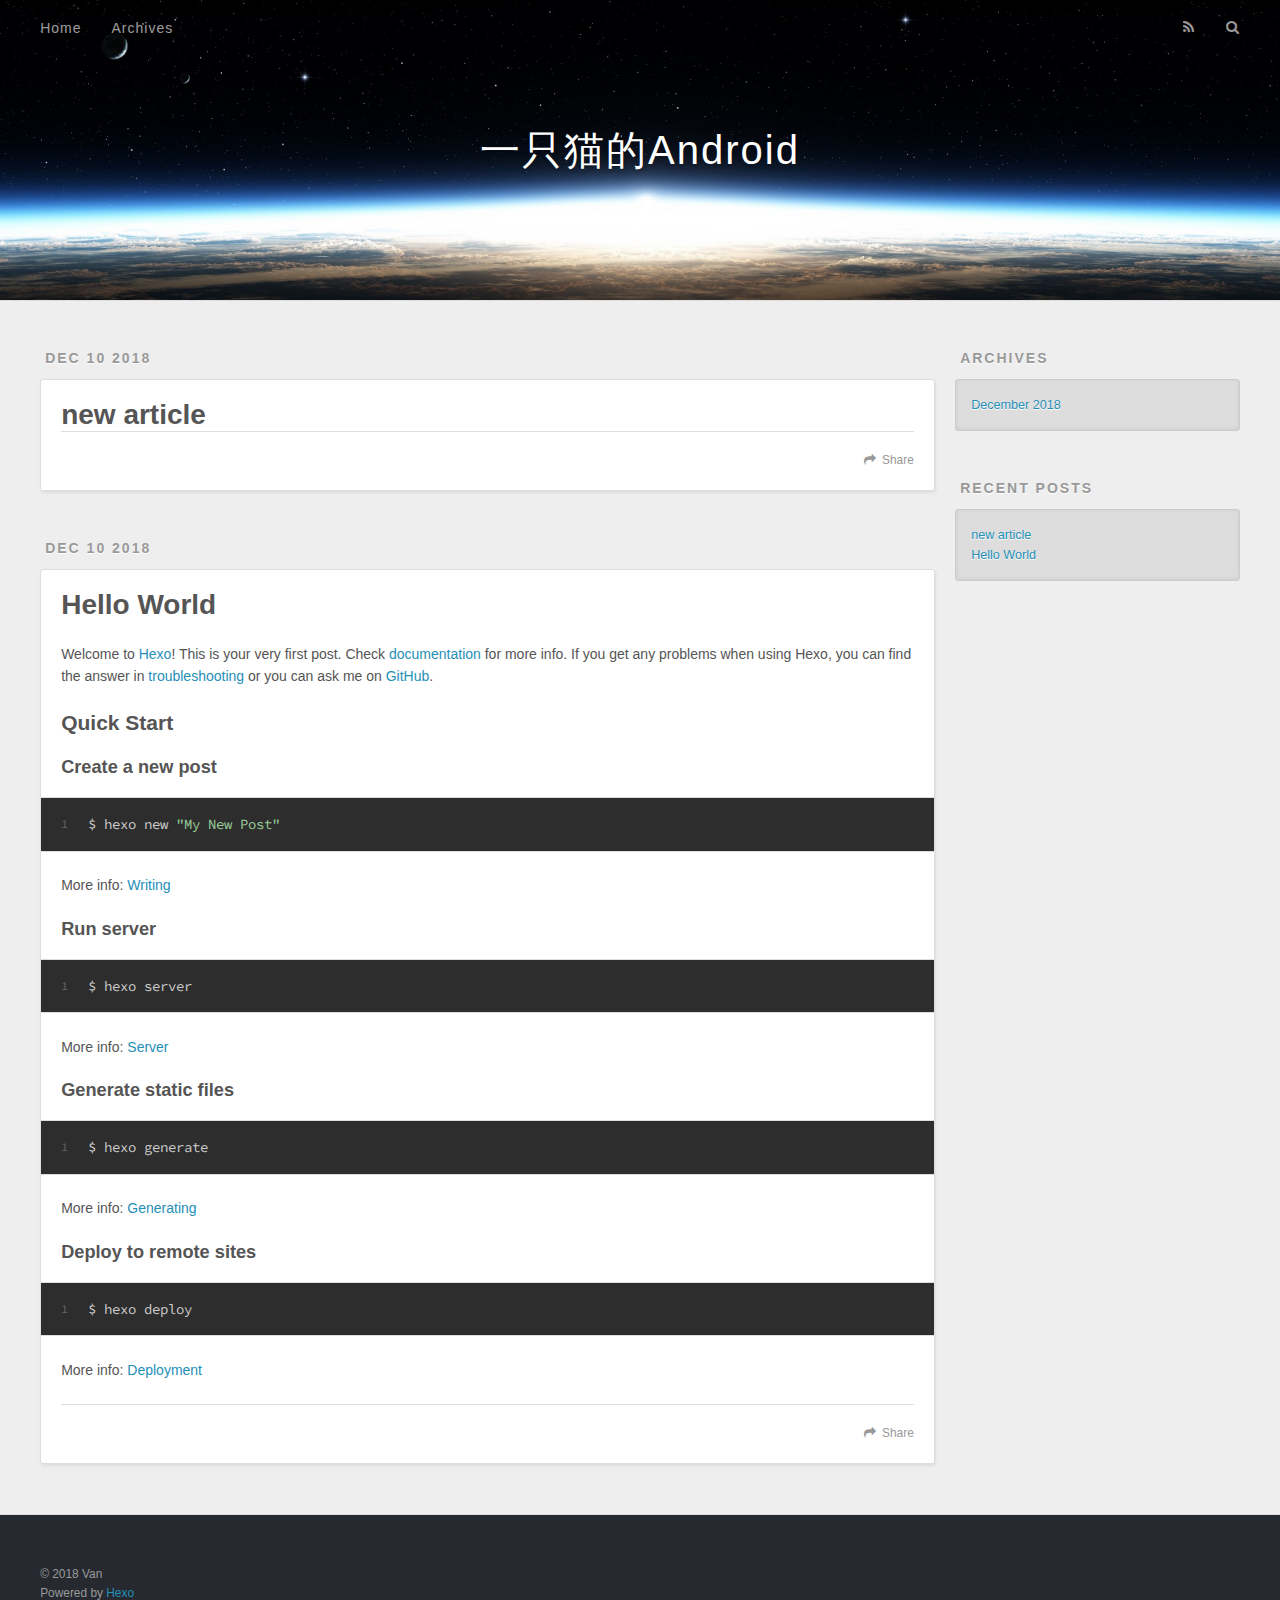
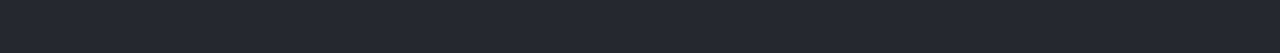
==== commit 1a637d59: "Site updated: 2018-12-10 15:24:48" ====
--- a/index.html
+++ b/index.html
@@ -1,465 +1,126 @@
 <!DOCTYPE html>
-
-
-
-  
-
-
-<html class="theme-next pisces use-motion" lang="zh-Hans">
+<html>
 <head><meta name="generator" content="Hexo 3.8.0">
-  <meta charset="UTF-8">
-<meta http-equiv="X-UA-Compatible" content="IE=edge">
-<meta name="viewport" content="width=device-width, initial-scale=1, maximum-scale=1">
-<meta name="theme-color" content="#222">
-
-
-
-
-
-
-
-
-
-<meta http-equiv="Cache-Control" content="no-transform">
-<meta http-equiv="Cache-Control" content="no-siteapp">
-
-
-
-
-
-
-
-
-
-
-
-
-
-
-
-
-  
-  
-  <link href="/lib/fancybox/source/jquery.fancybox.css?v=2.1.5" rel="stylesheet" type="text/css">
-
-
-
-
-
-
-
-<link href="/lib/font-awesome/css/font-awesome.min.css?v=4.6.2" rel="stylesheet" type="text/css">
-
-<link href="/css/main.css?v=5.1.4" rel="stylesheet" type="text/css">
-
-
-  <link rel="apple-touch-icon" sizes="180x180" href="/images/apple-touch-icon-next.png?v=5.1.4">
-
-
-  <link rel="icon" type="image/png" sizes="32x32" href="/images/favicon-32x32-next.png?v=5.1.4">
-
-
-  <link rel="icon" type="image/png" sizes="16x16" href="/images/favicon-16x16-next.png?v=5.1.4">
-
-
-  <link rel="mask-icon" href="/images/logo.svg?v=5.1.4" color="#222">
-
-
-
-
-
-  <meta name="keywords" content="Hexo, NexT">
-
-
-
-
-
-
-
-
-
-
-<meta property="og:type" content="website">
+  <meta charset="utf-8">
+  
+
+  
+  <title>一只猫的Android</title>
+  <meta name="viewport" content="width=device-width, initial-scale=1, maximum-scale=1">
+  <meta property="og:type" content="website">
 <meta property="og:title" content="一只猫的Android">
 <meta property="og:url" content="http://yoursite.com/index.html">
 <meta property="og:site_name" content="一只猫的Android">
 <meta property="og:locale" content="zh-Hans">
 <meta name="twitter:card" content="summary">
 <meta name="twitter:title" content="一只猫的Android">
-
-
-
-<script type="text/javascript" id="hexo.configurations">
-  var NexT = window.NexT || {};
-  var CONFIG = {
-    root: '/',
-    scheme: 'Pisces',
-    version: '5.1.4',
-    sidebar: {"position":"left","display":"post","offset":12,"b2t":false,"scrollpercent":false,"onmobile":false},
-    fancybox: true,
-    tabs: true,
-    motion: {"enable":true,"async":false,"transition":{"post_block":"fadeIn","post_header":"slideDownIn","post_body":"slideDownIn","coll_header":"slideLeftIn","sidebar":"slideUpIn"}},
-    duoshuo: {
-      userId: '0',
-      author: '博主'
-    },
-    algolia: {
-      applicationID: '',
-      apiKey: '',
-      indexName: '',
-      hits: {"per_page":10},
-      labels: {"input_placeholder":"Search for Posts","hits_empty":"We didn't find any results for the search: ${query}","hits_stats":"${hits} results found in ${time} ms"}
-    }
-  };
-</script>
-
-
-
-  <link rel="canonical" href="http://yoursite.com/">
-
-
-
-
-
-  <title>一只猫的Android</title>
-  
-
-
-
-
-
-
-
-
+  
+    <link rel="alternate" href="/atom.xml" title="一只猫的Android" type="application/atom+xml">
+  
+  
+    <link rel="icon" href="/favicon.png">
+  
+  
+    <link href="//fonts.googleapis.com/css?family=Source+Code+Pro" rel="stylesheet" type="text/css">
+  
+  <link rel="stylesheet" href="/css/style.css">
 </head>
-
-<body itemscope="" itemtype="http://schema.org/WebPage" lang="zh-Hans">
-
-  
-  
-    
-  
-
-  <div class="container sidebar-position-left 
-  page-home">
-    <div class="headband"></div>
-
-    <header id="header" class="header" itemscope="" itemtype="http://schema.org/WPHeader">
-      <div class="header-inner"><div class="site-brand-wrapper">
-  <div class="site-meta ">
-    
-
-    <div class="custom-logo-site-title">
-      <a href="/" class="brand" rel="start">
-        <span class="logo-line-before"><i></i></span>
-        <span class="site-title">一只猫的Android</span>
-        <span class="logo-line-after"><i></i></span>
-      </a>
-    </div>
-      
-        <p class="site-subtitle"></p>
-      
-  </div>
-
-  <div class="site-nav-toggle">
-    <button>
-      <span class="btn-bar"></span>
-      <span class="btn-bar"></span>
-      <span class="btn-bar"></span>
-    </button>
-  </div>
-</div>
-
-<nav class="site-nav">
-  
-
-  
-    <ul id="menu" class="menu">
-      
-        
-        <li class="menu-item menu-item-home">
-          <a href="/" rel="section">
-            
-              <i class="menu-item-icon fa fa-fw fa-home"></i> <br>
-            
-            首页
-          </a>
-        </li>
-      
-        
-        <li class="menu-item menu-item-about">
-          <a href="/about/" rel="section">
-            
-              <i class="menu-item-icon fa fa-fw fa-user"></i> <br>
-            
-            关于
-          </a>
-        </li>
-      
-        
-        <li class="menu-item menu-item-tags">
-          <a href="/tags/" rel="section">
-            
-              <i class="menu-item-icon fa fa-fw fa-tags"></i> <br>
-            
-            标签
-          </a>
-        </li>
-      
-        
-        <li class="menu-item menu-item-categories">
-          <a href="/categories/" rel="section">
-            
-              <i class="menu-item-icon fa fa-fw fa-th"></i> <br>
-            
-            分类
-          </a>
-        </li>
-      
-        
-        <li class="menu-item menu-item-archives">
-          <a href="/archives/" rel="section">
-            
-              <i class="menu-item-icon fa fa-fw fa-archive"></i> <br>
-            
-            归档
-          </a>
-        </li>
-      
-        
-        <li class="menu-item menu-item-schedule">
-          <a href="/schedule/" rel="section">
-            
-              <i class="menu-item-icon fa fa-fw fa-calendar"></i> <br>
-            
-            日程表
-          </a>
-        </li>
-      
-
-      
-    </ul>
-  
-
-  
-</nav>
-
-
-
- </div>
-    </header>
-
-    <main id="main" class="main">
-      <div class="main-inner">
-        <div class="content-wrap">
-          <div id="content" class="content">
-            
-  <section id="posts" class="posts-expand">
-    
-      
-
-  
-
-  
-  
-  
-
-  <article class="post post-type-normal" itemscope="" itemtype="http://schema.org/Article">
-  
-  
-  
-  <div class="post-block">
-    <link itemprop="mainEntityOfPage" href="http://yoursite.com/2018/12/10/new-article/">
-
-    <span hidden itemprop="author" itemscope="" itemtype="http://schema.org/Person">
-      <meta itemprop="name" content="Van">
-      <meta itemprop="description" content="">
-      <meta itemprop="image" content="https://wx.qq.com/cgi-bin/mmwebwx-bin/webwxgeticon?seq=677822441&username=@853955b6acfee686a7a9a2cf7f83fdc2566af3991bf4ff443b9e861be89c8271&skey=@crypt_9ab989f4_4f15fc0dab58e9799b077e6336283fe6">
-    </span>
-
-    <span hidden itemprop="publisher" itemscope="" itemtype="http://schema.org/Organization">
-      <meta itemprop="name" content="一只猫的Android">
-    </span>
-
-    
-      <header class="post-header">
-
-        
-        
-          <h1 class="post-title" itemprop="name headline">
-                
-                <a class="post-title-link" href="/2018/12/10/new-article/" itemprop="url">new article</a></h1>
-        
-
-        <div class="post-meta">
-          <span class="post-time">
-            
-              <span class="post-meta-item-icon">
-                <i class="fa fa-calendar-o"></i>
-              </span>
-              
-                <span class="post-meta-item-text">发表于</span>
-              
-              <time title="创建于" itemprop="dateCreated datePublished" datetime="2018-12-10T13:29:00+08:00">
-                Dec 10 2018
-              </time>
-            
-
-            
-
-            
-          </span>
-
-          
-
-          
-            
-          
-
-          
-          
-
-          
-
-          
-
-          
-
-        </div>
+</html>
+<body>
+  <div id="container">
+    <div id="wrap">
+      <header id="header">
+  <div id="banner"></div>
+  <div id="header-outer" class="outer">
+    <div id="header-title" class="inner">
+      <h1 id="logo-wrap">
+        <a href="/" id="logo">一只猫的Android</a>
+      </h1>
+      
+    </div>
+    <div id="header-inner" class="inner">
+      <nav id="main-nav">
+        <a id="main-nav-toggle" class="nav-icon"></a>
+        
+          <a class="main-nav-link" href="/">Home</a>
+        
+          <a class="main-nav-link" href="/archives">Archives</a>
+        
+      </nav>
+      <nav id="sub-nav">
+        
+          <a id="nav-rss-link" class="nav-icon" href="/atom.xml" title="RSS Feed"></a>
+        
+        <a id="nav-search-btn" class="nav-icon" title="Search"></a>
+      </nav>
+      <div id="search-form-wrap">
+        <form action="//google.com/search" method="get" accept-charset="UTF-8" class="search-form"><input type="search" name="q" class="search-form-input" placeholder="Search"><button type="submit" class="search-form-submit">&#xF002;</button><input type="hidden" name="sitesearch" value="http://yoursite.com"></form>
+      </div>
+    </div>
+  </div>
+</header>
+      <div class="outer">
+        <section id="main">
+  
+    <article id="post-new-article" class="article article-type-post" itemscope="" itemprop="blogPost">
+  <div class="article-meta">
+    <a href="/2018/12/10/new-article/" class="article-date">
+  <time datetime="2018-12-10T05:29:00.000Z" itemprop="datePublished">Dec 10 2018</time>
+</a>
+    
+  </div>
+  <div class="article-inner">
+    
+    
+      <header class="article-header">
+        
+  
+    <h1 itemprop="name">
+      <a class="article-title" href="/2018/12/10/new-article/">new article</a>
+    </h1>
+  
+
       </header>
     
-
-    
-    
-    
-    <div class="post-body" itemprop="articleBody">
-
-      
-      
-
-      
-        
-          
-            
-          
-        
-      
-    </div>
-    
-    
-    
-
-    
-
-    
-
-    
-
-    <footer class="post-footer">
-      
-
-      
-
-      
-
-      
-      
-        <div class="post-eof"></div>
+    <div class="article-entry" itemprop="articleBody">
+      
+        
+      
+    </div>
+    <footer class="article-footer">
+      <a data-url="http://yoursite.com/2018/12/10/new-article/" data-id="cjphzoypz0001dcql9wazdfjy" class="article-share-link">Share</a>
+      
       
     </footer>
   </div>
   
-  
-  
-  </article>
-
-
-    
-      
-
-  
-
-  
-  
-  
-
-  <article class="post post-type-normal" itemscope="" itemtype="http://schema.org/Article">
-  
-  
-  
-  <div class="post-block">
-    <link itemprop="mainEntityOfPage" href="http://yoursite.com/2018/12/10/hello-world/">
-
-    <span hidden itemprop="author" itemscope="" itemtype="http://schema.org/Person">
-      <meta itemprop="name" content="Van">
-      <meta itemprop="description" content="">
-      <meta itemprop="image" content="https://wx.qq.com/cgi-bin/mmwebwx-bin/webwxgeticon?seq=677822441&username=@853955b6acfee686a7a9a2cf7f83fdc2566af3991bf4ff443b9e861be89c8271&skey=@crypt_9ab989f4_4f15fc0dab58e9799b077e6336283fe6">
-    </span>
-
-    <span hidden itemprop="publisher" itemscope="" itemtype="http://schema.org/Organization">
-      <meta itemprop="name" content="一只猫的Android">
-    </span>
-
-    
-      <header class="post-header">
-
-        
-        
-          <h1 class="post-title" itemprop="name headline">
-                
-                <a class="post-title-link" href="/2018/12/10/hello-world/" itemprop="url">Hello World</a></h1>
-        
-
-        <div class="post-meta">
-          <span class="post-time">
-            
-              <span class="post-meta-item-icon">
-                <i class="fa fa-calendar-o"></i>
-              </span>
-              
-                <span class="post-meta-item-text">发表于</span>
-              
-              <time title="创建于" itemprop="dateCreated datePublished" datetime="2018-12-10T13:20:46+08:00">
-                Dec 10 2018
-              </time>
-            
-
-            
-
-            
-          </span>
-
-          
-
-          
-            
-          
-
-          
-          
-
-          
-
-          
-
-          
-
-        </div>
+</article>
+
+
+  
+    <article id="post-hello-world" class="article article-type-post" itemscope="" itemprop="blogPost">
+  <div class="article-meta">
+    <a href="/2018/12/10/hello-world/" class="article-date">
+  <time datetime="2018-12-10T05:20:46.176Z" itemprop="datePublished">Dec 10 2018</time>
+</a>
+    
+  </div>
+  <div class="article-inner">
+    
+    
+      <header class="article-header">
+        
+  
+    <h1 itemprop="name">
+      <a class="article-title" href="/2018/12/10/hello-world/">Hello World</a>
+    </h1>
+  
+
       </header>
     
-
-    
-    
-    
-    <div class="post-body" itemprop="articleBody">
-
-      
-      
-
-      
-        
-          
-            <p>Welcome to <a href="https://hexo.io/" target="_blank" rel="noopener">Hexo</a>! This is your very first post. Check <a href="https://hexo.io/docs/" target="_blank" rel="noopener">documentation</a> for more info. If you get any problems when using Hexo, you can find the answer in <a href="https://hexo.io/docs/troubleshooting.html" target="_blank" rel="noopener">troubleshooting</a> or you can ask me on <a href="https://github.com/hexojs/hexo/issues" target="_blank" rel="noopener">GitHub</a>.</p>
+    <div class="article-entry" itemprop="articleBody">
+      
+        <p>Welcome to <a href="https://hexo.io/" target="_blank" rel="noopener">Hexo</a>! This is your very first post. Check <a href="https://hexo.io/docs/" target="_blank" rel="noopener">documentation</a> for more info. If you get any problems when using Hexo, you can find the answer in <a href="https://hexo.io/docs/troubleshooting.html" target="_blank" rel="noopener">troubleshooting</a> or you can ask me on <a href="https://github.com/hexojs/hexo/issues" target="_blank" rel="noopener">GitHub</a>.</p>
 <h2 id="Quick-Start"><a href="#Quick-Start" class="headerlink" title="Quick Start"></a>Quick Start</h2><h3 id="Create-a-new-post"><a href="#Create-a-new-post" class="headerlink" title="Create a new post"></a>Create a new post</h3><figure class="highlight bash"><table><tr><td class="gutter"><pre><span class="line">1</span><br></pre></td><td class="code"><pre><span class="line">$ hexo new <span class="string">"My New Post"</span></span><br></pre></td></tr></table></figure>
 <p>More info: <a href="https://hexo.io/docs/writing.html" target="_blank" rel="noopener">Writing</a></p>
 <h3 id="Run-server"><a href="#Run-server" class="headerlink" title="Run server"></a>Run server</h3><figure class="highlight bash"><table><tr><td class="gutter"><pre><span class="line">1</span><br></pre></td><td class="code"><pre><span class="line">$ hexo server</span><br></pre></td></tr></table></figure>
@@ -469,316 +130,95 @@
 <h3 id="Deploy-to-remote-sites"><a href="#Deploy-to-remote-sites" class="headerlink" title="Deploy to remote sites"></a>Deploy to remote sites</h3><figure class="highlight bash"><table><tr><td class="gutter"><pre><span class="line">1</span><br></pre></td><td class="code"><pre><span class="line">$ hexo deploy</span><br></pre></td></tr></table></figure>
 <p>More info: <a href="https://hexo.io/docs/deployment.html" target="_blank" rel="noopener">Deployment</a></p>
 
-          
-        
-      
-    </div>
-    
-    
-    
-
-    
-
-    
-
-    
-
-    <footer class="post-footer">
-      
-
-      
-
-      
-
-      
-      
-        <div class="post-eof"></div>
+      
+    </div>
+    <footer class="article-footer">
+      <a data-url="http://yoursite.com/2018/12/10/hello-world/" data-id="cjphzoyps0000dcqlg72dsj33" class="article-share-link">Share</a>
+      
       
     </footer>
   </div>
   
-  
-  
-  </article>
-
-
-    
-  </section>
-
-  
-
-
-          </div>
-          
-
-
-          
-
-        </div>
-        
-          
-  
-  <div class="sidebar-toggle">
-    <div class="sidebar-toggle-line-wrap">
-      <span class="sidebar-toggle-line sidebar-toggle-line-first"></span>
-      <span class="sidebar-toggle-line sidebar-toggle-line-middle"></span>
-      <span class="sidebar-toggle-line sidebar-toggle-line-last"></span>
-    </div>
-  </div>
-
-  <aside id="sidebar" class="sidebar">
-    
-    <div class="sidebar-inner">
-
-      
-
-      
-
-      <section class="site-overview-wrap sidebar-panel sidebar-panel-active">
-        <div class="site-overview">
-          <div class="site-author motion-element" itemprop="author" itemscope="" itemtype="http://schema.org/Person">
-            
-              <img class="site-author-image" itemprop="image" src="https://wx.qq.com/cgi-bin/mmwebwx-bin/webwxgeticon?seq=677822441&username=@853955b6acfee686a7a9a2cf7f83fdc2566af3991bf4ff443b9e861be89c8271&skey=@crypt_9ab989f4_4f15fc0dab58e9799b077e6336283fe6" alt="Van">
-            
-              <p class="site-author-name" itemprop="name">Van</p>
-              <p class="site-description motion-element" itemprop="description"></p>
-          </div>
-
-          <nav class="site-state motion-element">
-
-            
-              <div class="site-state-item site-state-posts">
-              
-                <a href="/archives/">
-              
-                  <span class="site-state-item-count">2</span>
-                  <span class="site-state-item-name">日志</span>
-                </a>
-              </div>
-            
-
-            
-
-            
-
-          </nav>
-
-          
-
-          
-
-          
-          
-
-          
-          
-
-          
-
-        </div>
-      </section>
-
-      
-
-      
-
-    </div>
-  </aside>
-
-
+</article>
+
+
+  
+
+
+</section>
+        
+          <aside id="sidebar">
+  
+    
+
+  
+    
+
+  
+    
+  
+    
+  <div class="widget-wrap">
+    <h3 class="widget-title">Archives</h3>
+    <div class="widget">
+      <ul class="archive-list"><li class="archive-list-item"><a class="archive-list-link" href="/archives/2018/12/">December 2018</a></li></ul>
+    </div>
+  </div>
+
+
+  
+    
+  <div class="widget-wrap">
+    <h3 class="widget-title">Recent Posts</h3>
+    <div class="widget">
+      <ul>
+        
+          <li>
+            <a href="/2018/12/10/new-article/">new article</a>
+          </li>
+        
+          <li>
+            <a href="/2018/12/10/hello-world/">Hello World</a>
+          </li>
+        
+      </ul>
+    </div>
+  </div>
+
+  
+</aside>
         
       </div>
-    </main>
-
-    <footer id="footer" class="footer">
-      <div class="footer-inner">
-        <div class="copyright">&copy; <span itemprop="copyrightYear">2018</span>
-  <span class="with-love">
-    <i class="fa fa-user"></i>
-  </span>
-  <span class="author" itemprop="copyrightHolder">Van</span>
-
-  
-</div>
-
-
-  <div class="powered-by">由 <a class="theme-link" target="_blank" href="https://hexo.io">Hexo</a> 强力驱动</div>
-
-
-
-  <span class="post-meta-divider">|</span>
-
-
-
-  <div class="theme-info">主题 &mdash; <a class="theme-link" target="_blank" href="https://github.com/iissnan/hexo-theme-next">NexT.Pisces</a> v5.1.4</div>
-
-
-
-
-        
-
-
-
-
-
-
-
-        
-      </div>
-    </footer>
-
-    
-      <div class="back-to-top">
-        <i class="fa fa-arrow-up"></i>
-        
-      </div>
-    
-
-    
-
-  </div>
-
-  
-
-<script type="text/javascript">
-  if (Object.prototype.toString.call(window.Promise) !== '[object Function]') {
-    window.Promise = null;
-  }
-</script>
-
-
-
-
-
-
-
-
-
-  
-
-
-
-
-
-
-
-
-
-
-
-
-  
-  
-    <script type="text/javascript" src="/lib/jquery/index.js?v=2.1.3"></script>
-  
-
-  
-  
-    <script type="text/javascript" src="/lib/fastclick/lib/fastclick.min.js?v=1.0.6"></script>
-  
-
-  
-  
-    <script type="text/javascript" src="/lib/jquery_lazyload/jquery.lazyload.js?v=1.9.7"></script>
-  
-
-  
-  
-    <script type="text/javascript" src="/lib/velocity/velocity.min.js?v=1.2.1"></script>
-  
-
-  
-  
-    <script type="text/javascript" src="/lib/velocity/velocity.ui.min.js?v=1.2.1"></script>
-  
-
-  
-  
-    <script type="text/javascript" src="/lib/fancybox/source/jquery.fancybox.pack.js?v=2.1.5"></script>
-  
-
-
-  
-
-
-  <script type="text/javascript" src="/js/src/utils.js?v=5.1.4"></script>
-
-  <script type="text/javascript" src="/js/src/motion.js?v=5.1.4"></script>
-
-
-
-  
-  
-
-
-  <script type="text/javascript" src="/js/src/affix.js?v=5.1.4"></script>
-
-  <script type="text/javascript" src="/js/src/schemes/pisces.js?v=5.1.4"></script>
-
-
-
-  
-
-  
-
-
-  <script type="text/javascript" src="/js/src/bootstrap.js?v=5.1.4"></script>
-
-
-
-  
-
-
-  
-
-
-
-
-	
-
-
-
-
-
-  
-
-
-
-
-
-  
-
-
-
-
-
-
-
-
-
-
-
-
-  
-
-
-
-
-
-  
-
-  
-
-  
-
-  
-  
-
-  
-
-  
-
-  
-
+      <footer id="footer">
+  
+  <div class="outer">
+    <div id="footer-info" class="inner">
+      &copy; 2018 Van<br>
+      Powered by <a href="http://hexo.io/" target="_blank">Hexo</a>
+    </div>
+  </div>
+</footer>
+    </div>
+    <nav id="mobile-nav">
+  
+    <a href="/" class="mobile-nav-link">Home</a>
+  
+    <a href="/archives" class="mobile-nav-link">Archives</a>
+  
+</nav>
+    
+
+<script src="//ajax.googleapis.com/ajax/libs/jquery/2.0.3/jquery.min.js"></script>
+
+
+  <link rel="stylesheet" href="/fancybox/jquery.fancybox.css">
+  <script src="/fancybox/jquery.fancybox.pack.js"></script>
+
+
+<script src="/js/script.js"></script>
+
+
+
+  </div>
 </body>
-</html>
+</html>--- a/css/style.css
+++ b/css/style.css
@@ -0,0 +1,1374 @@
+body {
+  width: 100%;
+}
+body:before,
+body:after {
+  content: "";
+  display: table;
+}
+body:after {
+  clear: both;
+}
+html,
+body,
+div,
+span,
+applet,
+object,
+iframe,
+h1,
+h2,
+h3,
+h4,
+h5,
+h6,
+p,
+blockquote,
+pre,
+a,
+abbr,
+acronym,
+address,
+big,
+cite,
+code,
+del,
+dfn,
+em,
+img,
+ins,
+kbd,
+q,
+s,
+samp,
+small,
+strike,
+strong,
+sub,
+sup,
+tt,
+var,
+dl,
+dt,
+dd,
+ol,
+ul,
+li,
+fieldset,
+form,
+label,
+legend,
+table,
+caption,
+tbody,
+tfoot,
+thead,
+tr,
+th,
+td {
+  margin: 0;
+  padding: 0;
+  border: 0;
+  outline: 0;
+  font-weight: inherit;
+  font-style: inherit;
+  font-family: inherit;
+  font-size: 100%;
+  vertical-align: baseline;
+}
+body {
+  line-height: 1;
+  color: #000;
+  background: #fff;
+}
+ol,
+ul {
+  list-style: none;
+}
+table {
+  border-collapse: separate;
+  border-spacing: 0;
+  vertical-align: middle;
+}
+caption,
+th,
+td {
+  text-align: left;
+  font-weight: normal;
+  vertical-align: middle;
+}
+a img {
+  border: none;
+}
+input,
+button {
+  margin: 0;
+  padding: 0;
+}
+input::-moz-focus-inner,
+button::-moz-focus-inner {
+  border: 0;
+  padding: 0;
+}
+@font-face {
+  font-family: FontAwesome;
+  font-style: normal;
+  font-weight: normal;
+  src: url("fonts/fontawesome-webfont.eot?v=#4.0.3");
+  src: url("fonts/fontawesome-webfont.eot?#iefix&v=#4.0.3") format("embedded-opentype"), url("fonts/fontawesome-webfont.woff?v=#4.0.3") format("woff"), url("fonts/fontawesome-webfont.ttf?v=#4.0.3") format("truetype"), url("fonts/fontawesome-webfont.svg#fontawesomeregular?v=#4.0.3") format("svg");
+}
+html,
+body,
+#container {
+  height: 100%;
+}
+body {
+  background: #eee;
+  font: 14px -apple-system, BlinkMacSystemFont, "Segoe UI", "Roboto", "Oxygen", "Ubuntu", "Cantarell", "Fira Sans", "Droid Sans", "Helvetica Neue", sans-serif;
+  -webkit-text-size-adjust: 100%;
+}
+.outer {
+  max-width: 1220px;
+  margin: 0 auto;
+  padding: 0 20px;
+}
+.outer:before,
+.outer:after {
+  content: "";
+  display: table;
+}
+.outer:after {
+  clear: both;
+}
+.inner {
+  display: inline;
+  float: left;
+  width: 98.33333333333333%;
+  margin: 0 0.833333333333333%;
+}
+.left,
+.alignleft {
+  float: left;
+}
+.right,
+.alignright {
+  float: right;
+}
+.clear {
+  clear: both;
+}
+#container {
+  position: relative;
+}
+.mobile-nav-on {
+  overflow: hidden;
+}
+#wrap {
+  height: 100%;
+  width: 100%;
+  position: absolute;
+  top: 0;
+  left: 0;
+  -webkit-transition: 0.2s ease-out;
+  -moz-transition: 0.2s ease-out;
+  -ms-transition: 0.2s ease-out;
+  transition: 0.2s ease-out;
+  z-index: 1;
+  background: #eee;
+}
+.mobile-nav-on #wrap {
+  left: 280px;
+}
+@media screen and (min-width: 768px) {
+  #main {
+    display: inline;
+    float: left;
+    width: 73.33333333333333%;
+    margin: 0 0.833333333333333%;
+  }
+}
+.article-date,
+.article-category-link,
+.archive-year,
+.widget-title {
+  text-decoration: none;
+  text-transform: uppercase;
+  letter-spacing: 2px;
+  color: #999;
+  margin-bottom: 1em;
+  margin-left: 5px;
+  line-height: 1em;
+  text-shadow: 0 1px #fff;
+  font-weight: bold;
+}
+.article-inner,
+.archive-article-inner {
+  background: #fff;
+  -webkit-box-shadow: 1px 2px 3px #ddd;
+  box-shadow: 1px 2px 3px #ddd;
+  border: 1px solid #ddd;
+  border-radius: 3px;
+}
+.article-entry h1,
+.widget h1 {
+  font-size: 2em;
+}
+.article-entry h2,
+.widget h2 {
+  font-size: 1.5em;
+}
+.article-entry h3,
+.widget h3 {
+  font-size: 1.3em;
+}
+.article-entry h4,
+.widget h4 {
+  font-size: 1.2em;
+}
+.article-entry h5,
+.widget h5 {
+  font-size: 1em;
+}
+.article-entry h6,
+.widget h6 {
+  font-size: 1em;
+  color: #999;
+}
+.article-entry hr,
+.widget hr {
+  border: 1px dashed #ddd;
+}
+.article-entry strong,
+.widget strong {
+  font-weight: bold;
+}
+.article-entry em,
+.widget em,
+.article-entry cite,
+.widget cite {
+  font-style: italic;
+}
+.article-entry sup,
+.widget sup,
+.article-entry sub,
+.widget sub {
+  font-size: 0.75em;
+  line-height: 0;
+  position: relative;
+  vertical-align: baseline;
+}
+.article-entry sup,
+.widget sup {
+  top: -0.5em;
+}
+.article-entry sub,
+.widget sub {
+  bottom: -0.2em;
+}
+.article-entry small,
+.widget small {
+  font-size: 0.85em;
+}
+.article-entry acronym,
+.widget acronym,
+.article-entry abbr,
+.widget abbr {
+  border-bottom: 1px dotted;
+}
+.article-entry ul,
+.widget ul,
+.article-entry ol,
+.widget ol,
+.article-entry dl,
+.widget dl {
+  margin: 0 20px;
+  line-height: 1.6em;
+}
+.article-entry ul ul,
+.widget ul ul,
+.article-entry ol ul,
+.widget ol ul,
+.article-entry ul ol,
+.widget ul ol,
+.article-entry ol ol,
+.widget ol ol {
+  margin-top: 0;
+  margin-bottom: 0;
+}
+.article-entry ul,
+.widget ul {
+  list-style: disc;
+}
+.article-entry ol,
+.widget ol {
+  list-style: decimal;
+}
+.article-entry dt,
+.widget dt {
+  font-weight: bold;
+}
+#header {
+  height: 300px;
+  position: relative;
+  border-bottom: 1px solid #ddd;
+}
+#header:before,
+#header:after {
+  content: "";
+  position: absolute;
+  left: 0;
+  right: 0;
+  height: 40px;
+}
+#header:before {
+  top: 0;
+  background: -webkit-linear-gradient(rgba(0,0,0,0.2), transparent);
+  background: -moz-linear-gradient(rgba(0,0,0,0.2), transparent);
+  background: -ms-linear-gradient(rgba(0,0,0,0.2), transparent);
+  background: linear-gradient(rgba(0,0,0,0.2), transparent);
+}
+#header:after {
+  bottom: 0;
+  background: -webkit-linear-gradient(transparent, rgba(0,0,0,0.2));
+  background: -moz-linear-gradient(transparent, rgba(0,0,0,0.2));
+  background: -ms-linear-gradient(transparent, rgba(0,0,0,0.2));
+  background: linear-gradient(transparent, rgba(0,0,0,0.2));
+}
+#header-outer {
+  height: 100%;
+  position: relative;
+}
+#header-inner {
+  position: relative;
+  overflow: hidden;
+}
+#banner {
+  position: absolute;
+  top: 0;
+  left: 0;
+  width: 100%;
+  height: 100%;
+  background: url("images/banner.jpg") center #000;
+  -webkit-background-size: cover;
+  -moz-background-size: cover;
+  background-size: cover;
+  z-index: -1;
+}
+#header-title {
+  text-align: center;
+  height: 40px;
+  position: absolute;
+  top: 50%;
+  left: 0;
+  margin-top: -20px;
+}
+#logo,
+#subtitle {
+  text-decoration: none;
+  color: #fff;
+  font-weight: 300;
+  text-shadow: 0 1px 4px rgba(0,0,0,0.3);
+}
+#logo {
+  font-size: 40px;
+  line-height: 40px;
+  letter-spacing: 2px;
+}
+#subtitle {
+  font-size: 16px;
+  line-height: 16px;
+  letter-spacing: 1px;
+}
+#subtitle-wrap {
+  margin-top: 16px;
+}
+#main-nav {
+  float: left;
+  margin-left: -15px;
+}
+.nav-icon,
+.main-nav-link {
+  float: left;
+  color: #fff;
+  opacity: 0.6;
+  text-decoration: none;
+  text-shadow: 0 1px rgba(0,0,0,0.2);
+  -webkit-transition: opacity 0.2s;
+  -moz-transition: opacity 0.2s;
+  -ms-transition: opacity 0.2s;
+  transition: opacity 0.2s;
+  display: block;
+  padding: 20px 15px;
+}
+.nav-icon:hover,
+.main-nav-link:hover {
+  opacity: 1;
+}
+.nav-icon {
+  font-family: FontAwesome;
+  text-align: center;
+  font-size: 14px;
+  width: 14px;
+  height: 14px;
+  padding: 20px 15px;
+  position: relative;
+  cursor: pointer;
+}
+.main-nav-link {
+  font-weight: 300;
+  letter-spacing: 1px;
+}
+@media screen and (max-width: 479px) {
+  .main-nav-link {
+    display: none;
+  }
+}
+#main-nav-toggle {
+  display: none;
+}
+#main-nav-toggle:before {
+  content: "\f0c9";
+}
+@media screen and (max-width: 479px) {
+  #main-nav-toggle {
+    display: block;
+  }
+}
+#sub-nav {
+  float: right;
+  margin-right: -15px;
+}
+#nav-rss-link:before {
+  content: "\f09e";
+}
+#nav-search-btn:before {
+  content: "\f002";
+}
+#search-form-wrap {
+  position: absolute;
+  top: 15px;
+  width: 150px;
+  height: 30px;
+  right: -150px;
+  opacity: 0;
+  -webkit-transition: 0.2s ease-out;
+  -moz-transition: 0.2s ease-out;
+  -ms-transition: 0.2s ease-out;
+  transition: 0.2s ease-out;
+}
+#search-form-wrap.on {
+  opacity: 1;
+  right: 0;
+}
+@media screen and (max-width: 479px) {
+  #search-form-wrap {
+    width: 100%;
+    right: -100%;
+  }
+}
+.search-form {
+  position: absolute;
+  top: 0;
+  left: 0;
+  right: 0;
+  background: #fff;
+  padding: 5px 15px;
+  border-radius: 15px;
+  -webkit-box-shadow: 0 0 10px rgba(0,0,0,0.3);
+  box-shadow: 0 0 10px rgba(0,0,0,0.3);
+}
+.search-form-input {
+  border: none;
+  background: none;
+  color: #555;
+  width: 100%;
+  font: 13px -apple-system, BlinkMacSystemFont, "Segoe UI", "Roboto", "Oxygen", "Ubuntu", "Cantarell", "Fira Sans", "Droid Sans", "Helvetica Neue", sans-serif;
+  outline: none;
+}
+.search-form-input::-webkit-search-results-decoration,
+.search-form-input::-webkit-search-cancel-button {
+  -webkit-appearance: none;
+}
+.search-form-submit {
+  position: absolute;
+  top: 50%;
+  right: 10px;
+  margin-top: -7px;
+  font: 13px FontAwesome;
+  border: none;
+  background: none;
+  color: #bbb;
+  cursor: pointer;
+}
+.search-form-submit:hover,
+.search-form-submit:focus {
+  color: #777;
+}
+.article {
+  margin: 50px 0;
+}
+.article-inner {
+  overflow: hidden;
+}
+.article-meta:before,
+.article-meta:after {
+  content: "";
+  display: table;
+}
+.article-meta:after {
+  clear: both;
+}
+.article-date {
+  float: left;
+}
+.article-category {
+  float: left;
+  line-height: 1em;
+  color: #ccc;
+  text-shadow: 0 1px #fff;
+  margin-left: 8px;
+}
+.article-category:before {
+  content: "\2022";
+}
+.article-category-link {
+  margin: 0 12px 1em;
+}
+.article-header {
+  padding: 20px 20px 0;
+}
+.article-title {
+  text-decoration: none;
+  font-size: 2em;
+  font-weight: bold;
+  color: #555;
+  line-height: 1.1em;
+  -webkit-transition: color 0.2s;
+  -moz-transition: color 0.2s;
+  -ms-transition: color 0.2s;
+  transition: color 0.2s;
+}
+a.article-title:hover {
+  color: #258fb8;
+}
+.article-entry {
+  color: #555;
+  padding: 0 20px;
+}
+.article-entry:before,
+.article-entry:after {
+  content: "";
+  display: table;
+}
+.article-entry:after {
+  clear: both;
+}
+.article-entry p,
+.article-entry table {
+  line-height: 1.6em;
+  margin: 1.6em 0;
+}
+.article-entry h1,
+.article-entry h2,
+.article-entry h3,
+.article-entry h4,
+.article-entry h5,
+.article-entry h6 {
+  font-weight: bold;
+}
+.article-entry h1,
+.article-entry h2,
+.article-entry h3,
+.article-entry h4,
+.article-entry h5,
+.article-entry h6 {
+  line-height: 1.1em;
+  margin: 1.1em 0;
+}
+.article-entry a {
+  color: #258fb8;
+  text-decoration: none;
+}
+.article-entry a:hover {
+  text-decoration: underline;
+}
+.article-entry ul,
+.article-entry ol,
+.article-entry dl {
+  margin-top: 1.6em;
+  margin-bottom: 1.6em;
+}
+.article-entry img,
+.article-entry video {
+  max-width: 100%;
+  height: auto;
+  display: block;
+  margin: auto;
+}
+.article-entry iframe {
+  border: none;
+}
+.article-entry table {
+  width: 100%;
+  border-collapse: collapse;
+  border-spacing: 0;
+}
+.article-entry th {
+  font-weight: bold;
+  border-bottom: 3px solid #ddd;
+  padding-bottom: 0.5em;
+}
+.article-entry td {
+  border-bottom: 1px solid #ddd;
+  padding: 10px 0;
+}
+.article-entry blockquote {
+  font-family: Georgia, "Times New Roman", serif;
+  font-size: 1.4em;
+  margin: 1.6em 20px;
+  text-align: center;
+}
+.article-entry blockquote footer {
+  font-size: 14px;
+  margin: 1.6em 0;
+  font-family: -apple-system, BlinkMacSystemFont, "Segoe UI", "Roboto", "Oxygen", "Ubuntu", "Cantarell", "Fira Sans", "Droid Sans", "Helvetica Neue", sans-serif;
+}
+.article-entry blockquote footer cite:before {
+  content: "—";
+  padding: 0 0.5em;
+}
+.article-entry .pullquote {
+  text-align: left;
+  width: 45%;
+  margin: 0;
+}
+.article-entry .pullquote.left {
+  margin-left: 0.5em;
+  margin-right: 1em;
+}
+.article-entry .pullquote.right {
+  margin-right: 0.5em;
+  margin-left: 1em;
+}
+.article-entry .caption {
+  color: #999;
+  display: block;
+  font-size: 0.9em;
+  margin-top: 0.5em;
+  position: relative;
+  text-align: center;
+}
+.article-entry .video-container {
+  position: relative;
+  padding-top: 56.25%;
+  height: 0;
+  overflow: hidden;
+}
+.article-entry .video-container iframe,
+.article-entry .video-container object,
+.article-entry .video-container embed {
+  position: absolute;
+  top: 0;
+  left: 0;
+  width: 100%;
+  height: 100%;
+  margin-top: 0;
+}
+.article-more-link a {
+  display: inline-block;
+  line-height: 1em;
+  padding: 6px 15px;
+  border-radius: 15px;
+  background: #eee;
+  color: #999;
+  text-shadow: 0 1px #fff;
+  text-decoration: none;
+}
+.article-more-link a:hover {
+  background: #258fb8;
+  color: #fff;
+  text-decoration: none;
+  text-shadow: 0 1px #1e7293;
+}
+.article-footer {
+  font-size: 0.85em;
+  line-height: 1.6em;
+  border-top: 1px solid #ddd;
+  padding-top: 1.6em;
+  margin: 0 20px 20px;
+}
+.article-footer:before,
+.article-footer:after {
+  content: "";
+  display: table;
+}
+.article-footer:after {
+  clear: both;
+}
+.article-footer a {
+  color: #999;
+  text-decoration: none;
+}
+.article-footer a:hover {
+  color: #555;
+}
+.article-tag-list-item {
+  float: left;
+  margin-right: 10px;
+}
+.article-tag-list-link:before {
+  content: "#";
+}
+.article-comment-link {
+  float: right;
+}
+.article-comment-link:before {
+  content: "\f075";
+  font-family: FontAwesome;
+  padding-right: 8px;
+}
+.article-share-link {
+  cursor: pointer;
+  float: right;
+  margin-left: 20px;
+}
+.article-share-link:before {
+  content: "\f064";
+  font-family: FontAwesome;
+  padding-right: 6px;
+}
+#article-nav {
+  position: relative;
+}
+#article-nav:before,
+#article-nav:after {
+  content: "";
+  display: table;
+}
+#article-nav:after {
+  clear: both;
+}
+@media screen and (min-width: 768px) {
+  #article-nav {
+    margin: 50px 0;
+  }
+  #article-nav:before {
+    width: 8px;
+    height: 8px;
+    position: absolute;
+    top: 50%;
+    left: 50%;
+    margin-top: -4px;
+    margin-left: -4px;
+    content: "";
+    border-radius: 50%;
+    background: #ddd;
+    -webkit-box-shadow: 0 1px 2px #fff;
+    box-shadow: 0 1px 2px #fff;
+  }
+}
+.article-nav-link-wrap {
+  text-decoration: none;
+  text-shadow: 0 1px #fff;
+  color: #999;
+  -webkit-box-sizing: border-box;
+  -moz-box-sizing: border-box;
+  box-sizing: border-box;
+  margin-top: 50px;
+  text-align: center;
+  display: block;
+}
+.article-nav-link-wrap:hover {
+  color: #555;
+}
+@media screen and (min-width: 768px) {
+  .article-nav-link-wrap {
+    width: 50%;
+    margin-top: 0;
+  }
+}
+@media screen and (min-width: 768px) {
+  #article-nav-newer {
+    float: left;
+    text-align: right;
+    padding-right: 20px;
+  }
+}
+@media screen and (min-width: 768px) {
+  #article-nav-older {
+    float: right;
+    text-align: left;
+    padding-left: 20px;
+  }
+}
+.article-nav-caption {
+  text-transform: uppercase;
+  letter-spacing: 2px;
+  color: #ddd;
+  line-height: 1em;
+  font-weight: bold;
+}
+#article-nav-newer .article-nav-caption {
+  margin-right: -2px;
+}
+.article-nav-title {
+  font-size: 0.85em;
+  line-height: 1.6em;
+  margin-top: 0.5em;
+}
+.article-share-box {
+  position: absolute;
+  display: none;
+  background: #fff;
+  -webkit-box-shadow: 1px 2px 10px rgba(0,0,0,0.2);
+  box-shadow: 1px 2px 10px rgba(0,0,0,0.2);
+  border-radius: 3px;
+  margin-left: -145px;
+  overflow: hidden;
+  z-index: 1;
+}
+.article-share-box.on {
+  display: block;
+}
+.article-share-input {
+  width: 100%;
+  background: none;
+  -webkit-box-sizing: border-box;
+  -moz-box-sizing: border-box;
+  box-sizing: border-box;
+  font: 14px -apple-system, BlinkMacSystemFont, "Segoe UI", "Roboto", "Oxygen", "Ubuntu", "Cantarell", "Fira Sans", "Droid Sans", "Helvetica Neue", sans-serif;
+  padding: 0 15px;
+  color: #555;
+  outline: none;
+  border: 1px solid #ddd;
+  border-radius: 3px 3px 0 0;
+  height: 36px;
+  line-height: 36px;
+}
+.article-share-links {
+  background: #eee;
+}
+.article-share-links:before,
+.article-share-links:after {
+  content: "";
+  display: table;
+}
+.article-share-links:after {
+  clear: both;
+}
+.article-share-twitter,
+.article-share-facebook,
+.article-share-pinterest,
+.article-share-google {
+  width: 50px;
+  height: 36px;
+  display: block;
+  float: left;
+  position: relative;
+  color: #999;
+  text-shadow: 0 1px #fff;
+}
+.article-share-twitter:before,
+.article-share-facebook:before,
+.article-share-pinterest:before,
+.article-share-google:before {
+  font-size: 20px;
+  font-family: FontAwesome;
+  width: 20px;
+  height: 20px;
+  position: absolute;
+  top: 50%;
+  left: 50%;
+  margin-top: -10px;
+  margin-left: -10px;
+  text-align: center;
+}
+.article-share-twitter:hover,
+.article-share-facebook:hover,
+.article-share-pinterest:hover,
+.article-share-google:hover {
+  color: #fff;
+}
+.article-share-twitter:before {
+  content: "\f099";
+}
+.article-share-twitter:hover {
+  background: #00aced;
+  text-shadow: 0 1px #008abe;
+}
+.article-share-facebook:before {
+  content: "\f09a";
+}
+.article-share-facebook:hover {
+  background: #3b5998;
+  text-shadow: 0 1px #2f477a;
+}
+.article-share-pinterest:before {
+  content: "\f0d2";
+}
+.article-share-pinterest:hover {
+  background: #cb2027;
+  text-shadow: 0 1px #a21a1f;
+}
+.article-share-google:before {
+  content: "\f0d5";
+}
+.article-share-google:hover {
+  background: #dd4b39;
+  text-shadow: 0 1px #be3221;
+}
+.article-gallery {
+  background: #000;
+  position: relative;
+}
+.article-gallery-photos {
+  position: relative;
+  overflow: hidden;
+}
+.article-gallery-img {
+  display: none;
+  max-width: 100%;
+}
+.article-gallery-img:first-child {
+  display: block;
+}
+.article-gallery-img.loaded {
+  position: absolute;
+  display: block;
+}
+.article-gallery-img img {
+  display: block;
+  max-width: 100%;
+  margin: 0 auto;
+}
+#comments {
+  background: #fff;
+  -webkit-box-shadow: 1px 2px 3px #ddd;
+  box-shadow: 1px 2px 3px #ddd;
+  padding: 20px;
+  border: 1px solid #ddd;
+  border-radius: 3px;
+  margin: 50px 0;
+}
+#comments a {
+  color: #258fb8;
+}
+.archives-wrap {
+  margin: 50px 0;
+}
+.archives:before,
+.archives:after {
+  content: "";
+  display: table;
+}
+.archives:after {
+  clear: both;
+}
+.archive-year-wrap {
+  margin-bottom: 1em;
+}
+.archives {
+  -webkit-column-gap: 10px;
+  -moz-column-gap: 10px;
+  column-gap: 10px;
+}
+@media screen and (min-width: 480px) and (max-width: 767px) {
+  .archives {
+    -webkit-column-count: 2;
+    -moz-column-count: 2;
+    column-count: 2;
+  }
+}
+@media screen and (min-width: 768px) {
+  .archives {
+    -webkit-column-count: 3;
+    -moz-column-count: 3;
+    column-count: 3;
+  }
+}
+.archive-article {
+  -webkit-column-break-inside: avoid;
+  page-break-inside: avoid;
+  overflow: hidden;
+  break-inside: avoid-column;
+}
+.archive-article-inner {
+  padding: 10px;
+  margin-bottom: 15px;
+}
+.archive-article-title {
+  text-decoration: none;
+  font-weight: bold;
+  color: #555;
+  -webkit-transition: color 0.2s;
+  -moz-transition: color 0.2s;
+  -ms-transition: color 0.2s;
+  transition: color 0.2s;
+  line-height: 1.6em;
+}
+.archive-article-title:hover {
+  color: #258fb8;
+}
+.archive-article-footer {
+  margin-top: 1em;
+}
+.archive-article-date {
+  color: #999;
+  text-decoration: none;
+  font-size: 0.85em;
+  line-height: 1em;
+  margin-bottom: 0.5em;
+  display: block;
+}
+#page-nav {
+  margin: 50px auto;
+  background: #fff;
+  -webkit-box-shadow: 1px 2px 3px #ddd;
+  box-shadow: 1px 2px 3px #ddd;
+  border: 1px solid #ddd;
+  border-radius: 3px;
+  text-align: center;
+  color: #999;
+  overflow: hidden;
+}
+#page-nav:before,
+#page-nav:after {
+  content: "";
+  display: table;
+}
+#page-nav:after {
+  clear: both;
+}
+#page-nav a,
+#page-nav span {
+  padding: 10px 20px;
+  line-height: 1;
+  height: 2ex;
+}
+#page-nav a {
+  color: #999;
+  text-decoration: none;
+}
+#page-nav a:hover {
+  background: #999;
+  color: #fff;
+}
+#page-nav .prev {
+  float: left;
+}
+#page-nav .next {
+  float: right;
+}
+#page-nav .page-number {
+  display: inline-block;
+}
+@media screen and (max-width: 479px) {
+  #page-nav .page-number {
+    display: none;
+  }
+}
+#page-nav .current {
+  color: #555;
+  font-weight: bold;
+}
+#page-nav .space {
+  color: #ddd;
+}
+#footer {
+  background: #262a30;
+  padding: 50px 0;
+  border-top: 1px solid #ddd;
+  color: #999;
+}
+#footer a {
+  color: #258fb8;
+  text-decoration: none;
+}
+#footer a:hover {
+  text-decoration: underline;
+}
+#footer-info {
+  line-height: 1.6em;
+  font-size: 0.85em;
+}
+.article-entry pre,
+.article-entry .highlight {
+  background: #2d2d2d;
+  margin: 0 -20px;
+  padding: 15px 20px;
+  border-style: solid;
+  border-color: #ddd;
+  border-width: 1px 0;
+  overflow: auto;
+  color: #ccc;
+  line-height: 22.400000000000002px;
+}
+.article-entry .highlight .gutter pre,
+.article-entry .gist .gist-file .gist-data .line-numbers {
+  color: #666;
+  font-size: 0.85em;
+}
+.article-entry pre,
+.article-entry code {
+  font-family: "Source Code Pro", Consolas, Monaco, Menlo, Consolas, monospace;
+}
+.article-entry code {
+  background: #eee;
+  text-shadow: 0 1px #fff;
+  padding: 0 0.3em;
+}
+.article-entry pre code {
+  background: none;
+  text-shadow: none;
+  padding: 0;
+}
+.article-entry .highlight pre {
+  border: none;
+  margin: 0;
+  padding: 0;
+}
+.article-entry .highlight table {
+  margin: 0;
+  width: auto;
+}
+.article-entry .highlight td {
+  border: none;
+  padding: 0;
+}
+.article-entry .highlight figcaption {
+  font-size: 0.85em;
+  color: #999;
+  line-height: 1em;
+  margin-bottom: 1em;
+}
+.article-entry .highlight figcaption:before,
+.article-entry .highlight figcaption:after {
+  content: "";
+  display: table;
+}
+.article-entry .highlight figcaption:after {
+  clear: both;
+}
+.article-entry .highlight figcaption a {
+  float: right;
+}
+.article-entry .highlight .gutter pre {
+  text-align: right;
+  padding-right: 20px;
+}
+.article-entry .highlight .line {
+  height: 22.400000000000002px;
+}
+.article-entry .highlight .line.marked {
+  background: #515151;
+}
+.article-entry .gist {
+  margin: 0 -20px;
+  border-style: solid;
+  border-color: #ddd;
+  border-width: 1px 0;
+  background: #2d2d2d;
+  padding: 15px 20px 15px 0;
+}
+.article-entry .gist .gist-file {
+  border: none;
+  font-family: "Source Code Pro", Consolas, Monaco, Menlo, Consolas, monospace;
+  margin: 0;
+}
+.article-entry .gist .gist-file .gist-data {
+  background: none;
+  border: none;
+}
+.article-entry .gist .gist-file .gist-data .line-numbers {
+  background: none;
+  border: none;
+  padding: 0 20px 0 0;
+}
+.article-entry .gist .gist-file .gist-data .line-data {
+  padding: 0 !important;
+}
+.article-entry .gist .gist-file .highlight {
+  margin: 0;
+  padding: 0;
+  border: none;
+}
+.article-entry .gist .gist-file .gist-meta {
+  background: #2d2d2d;
+  color: #999;
+  font: 0.85em -apple-system, BlinkMacSystemFont, "Segoe UI", "Roboto", "Oxygen", "Ubuntu", "Cantarell", "Fira Sans", "Droid Sans", "Helvetica Neue", sans-serif;
+  text-shadow: 0 0;
+  padding: 0;
+  margin-top: 1em;
+  margin-left: 20px;
+}
+.article-entry .gist .gist-file .gist-meta a {
+  color: #258fb8;
+  font-weight: normal;
+}
+.article-entry .gist .gist-file .gist-meta a:hover {
+  text-decoration: underline;
+}
+pre .comment,
+pre .title {
+  color: #999;
+}
+pre .variable,
+pre .attribute,
+pre .tag,
+pre .regexp,
+pre .ruby .constant,
+pre .xml .tag .title,
+pre .xml .pi,
+pre .xml .doctype,
+pre .html .doctype,
+pre .css .id,
+pre .css .class,
+pre .css .pseudo {
+  color: #f2777a;
+}
+pre .number,
+pre .preprocessor,
+pre .built_in,
+pre .literal,
+pre .params,
+pre .constant {
+  color: #f99157;
+}
+pre .class,
+pre .ruby .class .title,
+pre .css .rules .attribute {
+  color: #9c9;
+}
+pre .string,
+pre .value,
+pre .inheritance,
+pre .header,
+pre .ruby .symbol,
+pre .xml .cdata {
+  color: #9c9;
+}
+pre .css .hexcolor {
+  color: #6cc;
+}
+pre .function,
+pre .python .decorator,
+pre .python .title,
+pre .ruby .function .title,
+pre .ruby .title .keyword,
+pre .perl .sub,
+pre .javascript .title,
+pre .coffeescript .title {
+  color: #69c;
+}
+pre .keyword,
+pre .javascript .function {
+  color: #c9c;
+}
+@media screen and (max-width: 479px) {
+  #mobile-nav {
+    position: absolute;
+    top: 0;
+    left: 0;
+    width: 280px;
+    height: 100%;
+    background: #191919;
+    border-right: 1px solid #fff;
+  }
+}
+@media screen and (max-width: 479px) {
+  .mobile-nav-link {
+    display: block;
+    color: #999;
+    text-decoration: none;
+    padding: 15px 20px;
+    font-weight: bold;
+  }
+  .mobile-nav-link:hover {
+    color: #fff;
+  }
+}
+@media screen and (min-width: 768px) {
+  #sidebar {
+    display: inline;
+    float: left;
+    width: 23.333333333333332%;
+    margin: 0 0.833333333333333%;
+  }
+}
+.widget-wrap {
+  margin: 50px 0;
+}
+.widget {
+  color: #777;
+  text-shadow: 0 1px #fff;
+  background: #ddd;
+  -webkit-box-shadow: 0 -1px 4px #ccc inset;
+  box-shadow: 0 -1px 4px #ccc inset;
+  border: 1px solid #ccc;
+  padding: 15px;
+  border-radius: 3px;
+}
+.widget a {
+  color: #258fb8;
+  text-decoration: none;
+}
+.widget a:hover {
+  text-decoration: underline;
+}
+.widget ul ul,
+.widget ol ul,
+.widget dl ul,
+.widget ul ol,
+.widget ol ol,
+.widget dl ol,
+.widget ul dl,
+.widget ol dl,
+.widget dl dl {
+  margin-left: 15px;
+  list-style: disc;
+}
+.widget {
+  line-height: 1.6em;
+  word-wrap: break-word;
+  font-size: 0.9em;
+}
+.widget ul,
+.widget ol {
+  list-style: none;
+  margin: 0;
+}
+.widget ul ul,
+.widget ol ul,
+.widget ul ol,
+.widget ol ol {
+  margin: 0 20px;
+}
+.widget ul ul,
+.widget ol ul {
+  list-style: disc;
+}
+.widget ul ol,
+.widget ol ol {
+  list-style: decimal;
+}
+.category-list-count,
+.tag-list-count,
+.archive-list-count {
+  padding-left: 5px;
+  color: #999;
+  font-size: 0.85em;
+}
+.category-list-count:before,
+.tag-list-count:before,
+.archive-list-count:before {
+  content: "(";
+}
+.category-list-count:after,
+.tag-list-count:after,
+.archive-list-count:after {
+  content: ")";
+}
+.tagcloud a {
+  margin-right: 5px;
+  display: inline-block;
+}
